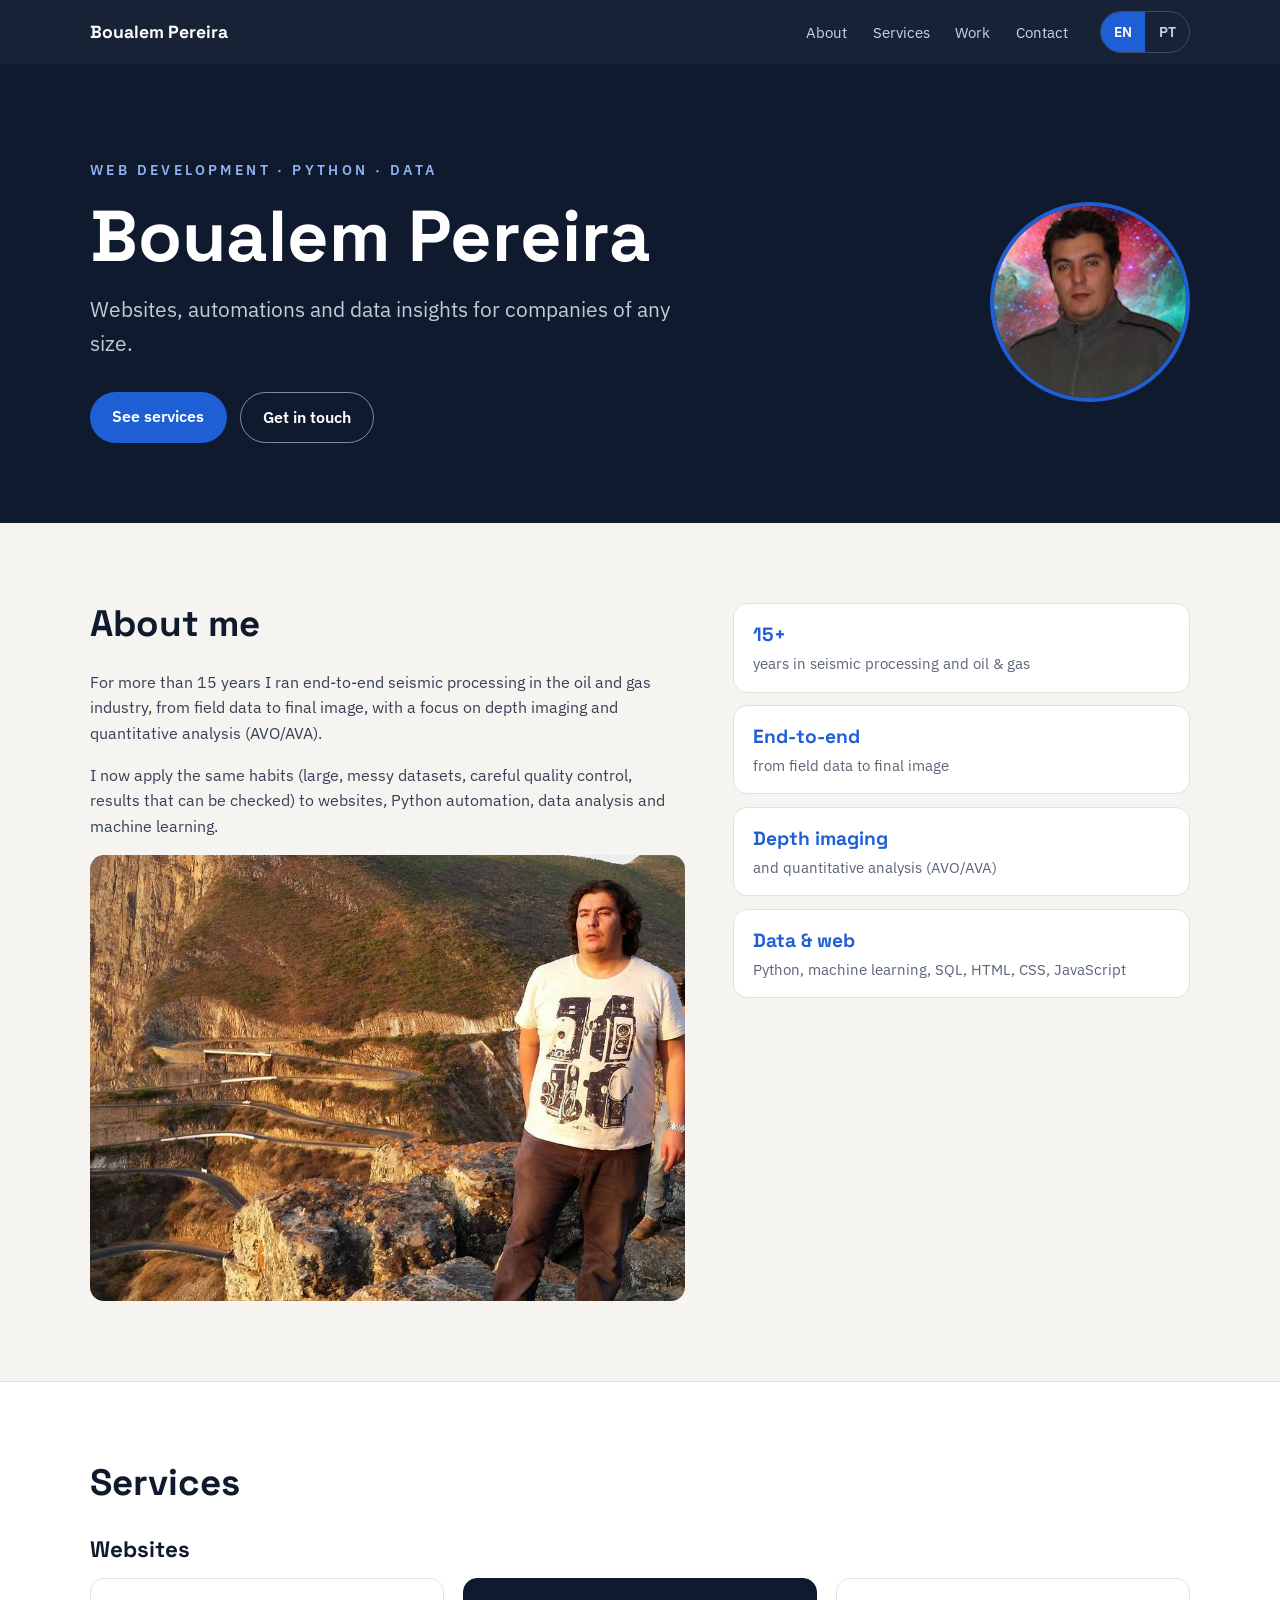
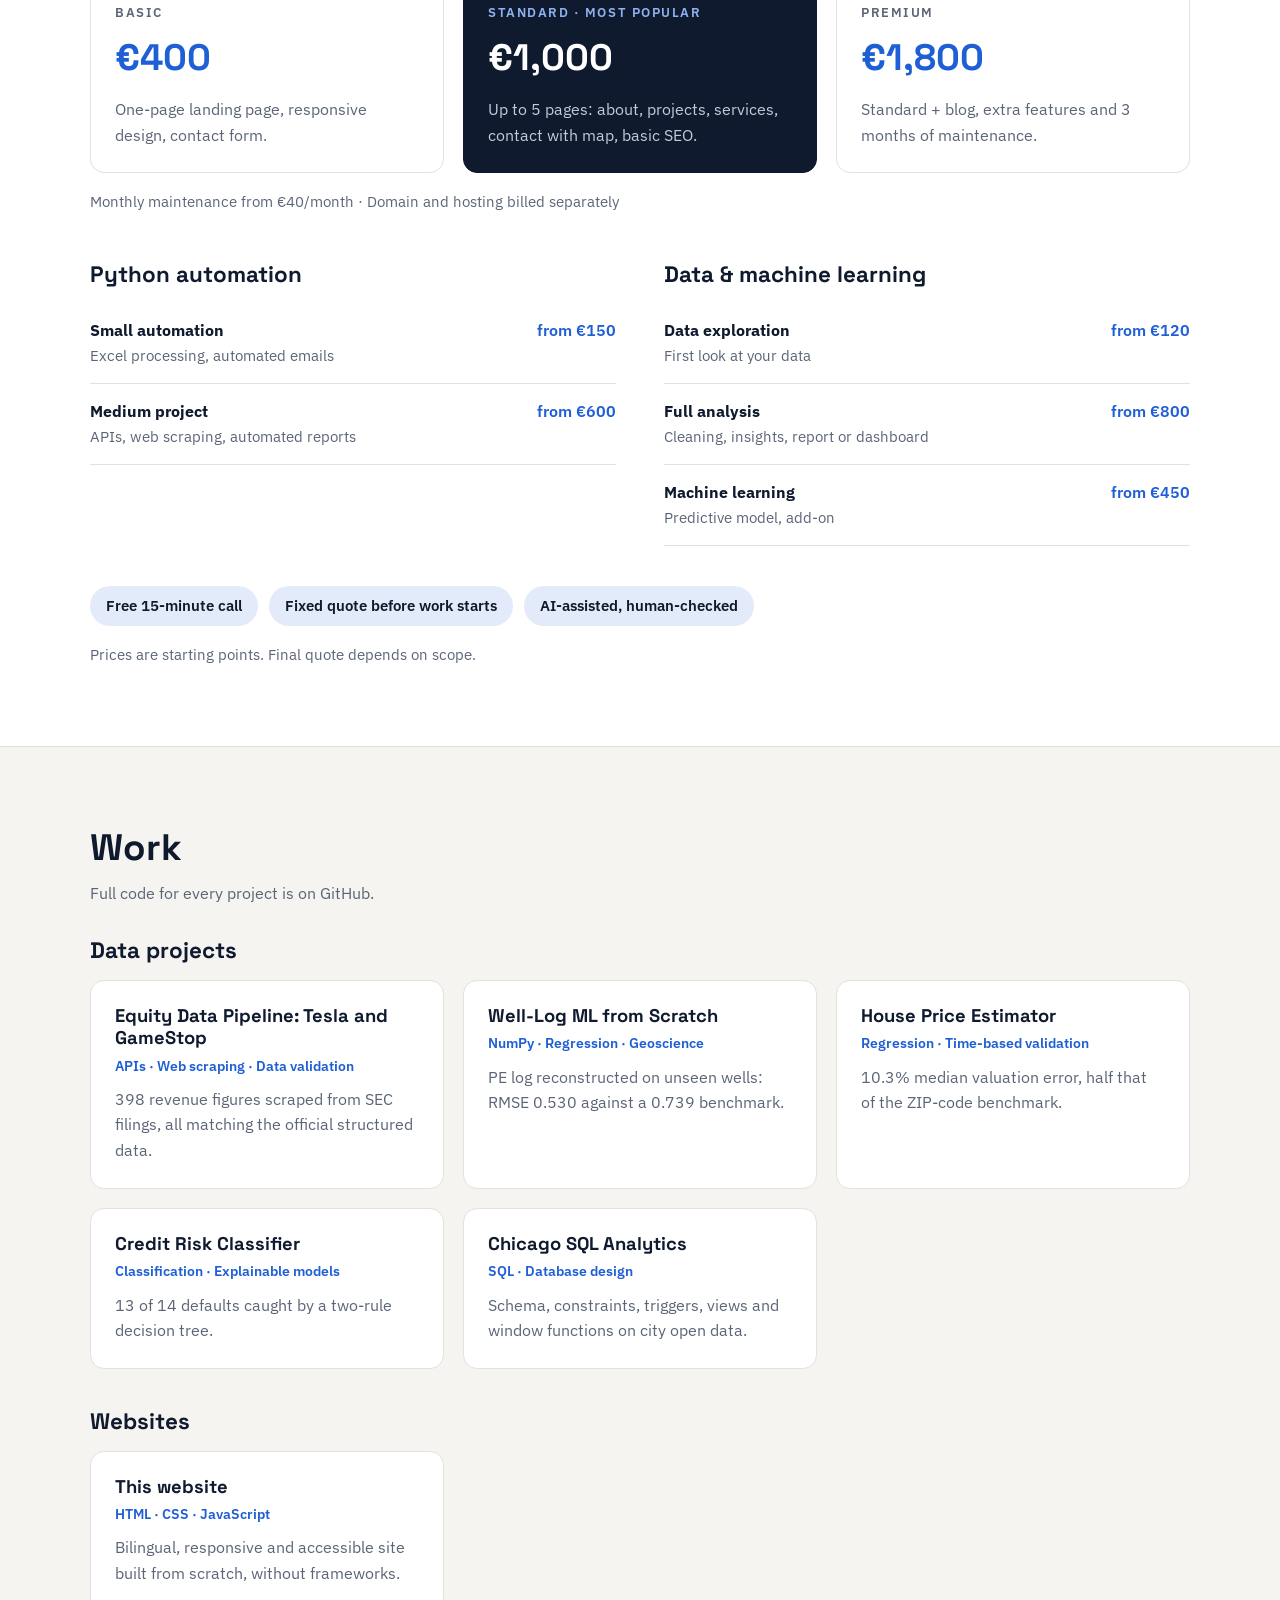
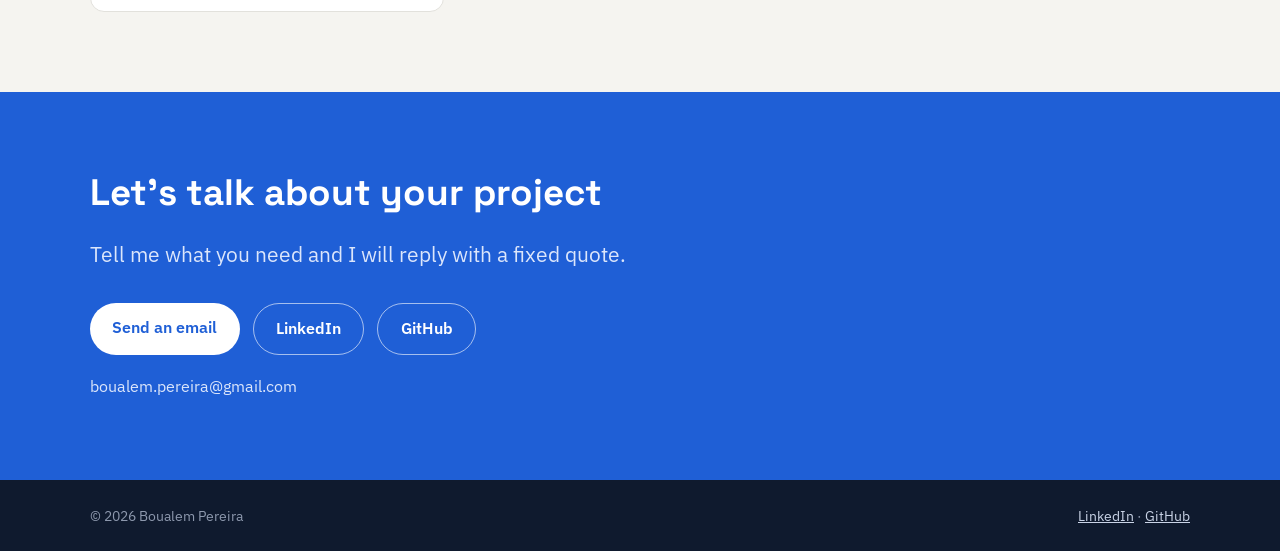
==== index.html @ ccb423f7 "Personal website" ====
<!DOCTYPE html>
<html lang="en">
<head>
  <meta charset="UTF-8">
  <meta name="viewport" content="width=device-width, initial-scale=1.0">
  <title>Boualem Pereira · Web Development, Python & Data</title>
  <meta name="description" content="Websites, Python automation and data analysis for companies of any size. Geophysicist turned full-stack and data developer.">
  <link rel="canonical" href="https://boualemp.github.io/">
  <link rel="alternate" hreflang="en" href="https://boualemp.github.io/">
  <link rel="alternate" hreflang="pt" href="https://boualemp.github.io/pt/">
  <link rel="alternate" hreflang="x-default" href="https://boualemp.github.io/">
  <meta property="og:type" content="website">
  <meta property="og:url" content="https://boualemp.github.io/">
  <meta property="og:title" content="Boualem Pereira · Web Development, Python & Data">
  <meta property="og:description" content="Websites, Python automation and data analysis for companies of any size. Geophysicist turned full-stack and data developer.">
  <meta property="og:image" content="https://boualemp.github.io/assets/og.jpg">
  <meta property="og:locale" content="en_GB">
  <meta name="twitter:card" content="summary_large_image">
  <link rel="icon" href="assets/favicon.svg" type="image/svg+xml">
  <link rel="preconnect" href="https://fonts.googleapis.com">
  <link rel="preconnect" href="https://fonts.gstatic.com" crossorigin>
  <link href="https://fonts.googleapis.com/css2?family=Space+Grotesk:wght@500;600;700&family=IBM+Plex+Sans:wght@400;500;600&display=swap" rel="stylesheet">
  <link rel="stylesheet" href="css/style.css">
  <script type="application/ld+json">
  {
    "@context": "https://schema.org",
    "@type": "Person",
    "name": "Boualem Pereira",
    "jobTitle": "Full-Stack & Data Developer",
    "description": "Websites, Python automation and data analysis for companies of any size. Geophysicist turned full-stack and data developer.",
    "url": "https://boualemp.github.io/",
    "image": "https://boualemp.github.io/assets/photo.jpg",
    "email": "mailto:boualem.pereira@gmail.com",
    "sameAs": ["https://github.com/BoualemP", "https://www.linkedin.com/in/boualem-pereira/"],
    "knowsAbout": ["Web development", "Python", "Data analysis", "Machine learning", "SQL", "Seismic processing", "Depth imaging", "AVO analysis"]
  }
  </script>
</head>
<body data-lang="en">

  <header class="nav">
    <div class="container nav-inner">
      <a href="#top" class="brand">Boualem Pereira</a>
      <button class="menu-toggle" type="button" aria-expanded="false" aria-controls="main-nav">Menu</button>
      <nav class="nav-links" id="main-nav" aria-label="Main">
        <a href="#about">About</a>
        <a href="#services">Services</a>
        <a href="#work">Work</a>
        <a href="#contact">Contact</a>
      </nav>
      <div class="lang-switch" role="group" aria-label="Language">
        <a href="" hreflang="en" lang="en" data-lang="en" aria-current="true">EN</a>
        <a href="pt/" hreflang="pt" lang="pt-PT" data-lang="pt">PT</a>
      </div>
    </div>
  </header>

  <main id="top">

    <section class="hero">
      <div class="container hero-grid">
        <div>
          <p class="eyebrow">Web development · Python · Data</p>
          <h1>Boualem Pereira</h1>
          <p class="lead">Websites, automations and data insights for companies of any size.</p>
          <div class="hero-actions">
            <a href="#services" class="btn btn-primary">See services</a>
            <a href="#contact" class="btn btn-ghost">Get in touch</a>
          </div>
        </div>
        <img class="avatar" src="assets/photo.jpg" alt="Portrait of Boualem Pereira" width="200" height="200">
      </div>
    </section>

    <section id="about" class="section">
      <div class="container about">
        <div>
          <h2>About me</h2>
          <p>For more than 15 years I ran end-to-end seismic processing in the oil and gas industry, from field data to final image, with a focus on depth imaging and quantitative analysis (AVO/AVA).</p>
          <p>I now apply the same habits (large, messy datasets, careful quality control, results that can be checked) to websites, Python automation, data analysis and machine learning.</p>
          <img class="about-photo" src="assets/about.jpg" alt="Boualem Pereira on a rocky ridge above a winding mountain road" width="960" height="960" loading="lazy">
        </div>
        <ul class="facts">
          <li><strong>15+</strong><span>years in seismic processing and oil &amp; gas</span></li>
          <li><strong>End-to-end</strong><span>from field data to final image</span></li>
          <li><strong>Depth imaging</strong><span>and quantitative analysis (AVO/AVA)</span></li>
          <li><strong>Data &amp; web</strong><span>Python, machine learning, SQL, HTML, CSS, JavaScript</span></li>
        </ul>
      </div>
    </section>

    <section id="services" class="section section-alt">
      <div class="container">
        <h2>Services</h2>

        <h3 class="group-title">Websites</h3>
        <div class="cards cards-3">
          <article class="card">
            <p class="card-label">Basic</p>
            <p class="price">€400</p>
            <p>One-page landing page, responsive design, contact form.</p>
          </article>
          <article class="card card-featured">
            <p class="card-label">Standard · Most popular</p>
            <p class="price">€1,000</p>
            <p>Up to 5 pages: about, projects, services, contact with map, basic SEO.</p>
          </article>
          <article class="card">
            <p class="card-label">Premium</p>
            <p class="price">€1,800</p>
            <p>Standard + blog, extra features and 3 months of maintenance.</p>
          </article>
        </div>
        <p class="note">Monthly maintenance from €40/month · Domain and hosting billed separately</p>

        <div class="two-col">
          <div>
            <h3 class="group-title">Python automation</h3>
            <ul class="price-list">
              <li><div><strong>Small automation</strong><span>Excel processing, automated emails</span></div><em>from €150</em></li>
              <li><div><strong>Medium project</strong><span>APIs, web scraping, automated reports</span></div><em>from €600</em></li>
            </ul>
          </div>
          <div>
            <h3 class="group-title">Data &amp; machine learning</h3>
            <ul class="price-list">
              <li><div><strong>Data exploration</strong><span>First look at your data</span></div><em>from €120</em></li>
              <li><div><strong>Full analysis</strong><span>Cleaning, insights, report or dashboard</span></div><em>from €800</em></li>
              <li><div><strong>Machine learning</strong><span>Predictive model, add-on</span></div><em>from €450</em></li>
            </ul>
          </div>
        </div>

        <ul class="pills">
          <li>Free 15-minute call</li>
          <li>Fixed quote before work starts</li>
          <li>AI-assisted, human-checked</li>
        </ul>
        <p class="note">Prices are starting points. Final quote depends on scope.</p>
      </div>
    </section>

    <section id="work" class="section">
      <div class="container">
        <h2>Work</h2>
        <p class="section-intro">Full code for every project is on GitHub.</p>

        <h3 class="group-title">Data projects</h3>
        <div class="cards cards-projects">
          <a class="card project" href="https://github.com/BoualemP/equity-data-pipeline-tsla-gme" target="_blank" rel="noopener">
            <h4>Equity Data Pipeline: Tesla and GameStop</h4>
            <p class="tags">APIs · Web scraping · Data validation</p>
            <p>398 revenue figures scraped from SEC filings, all matching the official structured data.</p>
          </a>
          <a class="card project" href="https://github.com/BoualemP/well-log-ml-from-scratch" target="_blank" rel="noopener">
            <h4>Well-Log ML from Scratch</h4>
            <p class="tags">NumPy · Regression · Geoscience</p>
            <p>PE log reconstructed on unseen wells: RMSE 0.530 against a 0.739 benchmark.</p>
          </a>
          <a class="card project" href="https://github.com/BoualemP/house-price-estimator" target="_blank" rel="noopener">
            <h4>House Price Estimator</h4>
            <p class="tags">Regression · Time-based validation</p>
            <p>10.3% median valuation error, half that of the ZIP-code benchmark.</p>
          </a>
          <a class="card project" href="https://github.com/BoualemP/credit-risk-classifier" target="_blank" rel="noopener">
            <h4>Credit Risk Classifier</h4>
            <p class="tags">Classification · Explainable models</p>
            <p>13 of 14 defaults caught by a two-rule decision tree.</p>
          </a>
          <a class="card project" href="https://github.com/BoualemP/chicago-sql-analytics" target="_blank" rel="noopener">
            <h4>Chicago SQL Analytics</h4>
            <p class="tags">SQL · Database design</p>
            <p>Schema, constraints, triggers, views and window functions on city open data.</p>
          </a>
        </div>

        <h3 class="group-title">Websites</h3>
        <div class="cards cards-projects">
          <a class="card project" href="https://github.com/BoualemP/BoualemP.github.io" target="_blank" rel="noopener">
            <h4>This website</h4>
            <p class="tags">HTML · CSS · JavaScript</p>
            <p>Bilingual, responsive and accessible site built from scratch, without frameworks.</p>
          </a>
        </div>
      </div>
    </section>

    <section id="contact" class="section contact">
      <div class="container">
        <h2>Let's talk about your project</h2>
        <p class="lead">Tell me what you need and I will reply with a fixed quote.</p>
        <div class="hero-actions">
          <a class="btn btn-light" href="mailto:boualem.pereira@gmail.com">Send an email</a>
          <a class="btn btn-ghost-light" href="https://www.linkedin.com/in/boualem-pereira/" target="_blank" rel="noopener">LinkedIn</a>
          <a class="btn btn-ghost-light" href="https://github.com/BoualemP" target="_blank" rel="noopener">GitHub</a>
        </div>
        <p class="contact-email">boualem.pereira@gmail.com</p>
      </div>
    </section>

  </main>

  <footer class="footer">
    <div class="container footer-inner">
      <p>© <span id="year">2026</span> Boualem Pereira</p>
      <p><a href="https://www.linkedin.com/in/boualem-pereira/" target="_blank" rel="noopener">LinkedIn</a> · <a href="https://github.com/BoualemP" target="_blank" rel="noopener">GitHub</a></p>
    </div>
  </footer>

  <script src="js/main.js"></script>
</body>
</html>
---- css/style.css ----
:root {
  --navy: #0f1a2e;
  --navy-2: #18253e;
  --blue: #1f5fd6;
  --blue-light: #8fb2f0;
  --bg: #f5f4f0;
  --white: #ffffff;
  --text: #1c2433;
  --muted: #5b6577;
  --line: #e2e1dc;
  --pill: #e3ebfa;
  --radius: 14px;
  --heading: "Space Grotesk", system-ui, sans-serif;
  --body: "IBM Plex Sans", system-ui, sans-serif;
}

* { box-sizing: border-box; margin: 0; padding: 0; }

html { scroll-behavior: smooth; scroll-padding-top: 72px; }

body {
  font-family: var(--body);
  color: var(--text);
  background: var(--bg);
  line-height: 1.6;
}

a { color: inherit; }

.container { width: min(1100px, 100% - 3rem); margin-inline: auto; }

h1, h2, h3 { font-family: var(--heading); line-height: 1.15; color: var(--navy); }
h2 { font-size: clamp(1.8rem, 3vw, 2.3rem); margin-bottom: 1.5rem; }

/* Navigation */
.nav {
  position: sticky; top: 0; z-index: 10;
  background: rgba(15, 26, 46, 0.96);
  backdrop-filter: blur(6px);
}
.nav-inner { display: flex; align-items: center; gap: 2rem; height: 64px; }
.brand { font-family: var(--heading); font-weight: 700; color: var(--white); text-decoration: none; font-size: 1.1rem; }
.nav-links { display: flex; gap: 1.6rem; margin-left: auto; }
.nav-links a { color: #c9d3e6; text-decoration: none; font-size: 0.95rem; }
.nav-links a:hover { color: var(--white); }
.lang-switch { display: flex; border: 1px solid #3a4a68; border-radius: 999px; overflow: hidden; }
.lang-switch a {
  display: inline-flex; align-items: center; justify-content: center;
  min-width: 44px; min-height: 40px; padding: 0 0.8rem;
  color: #c9d3e6; text-decoration: none; font: 600 0.85rem var(--body);
}
.lang-switch a[aria-current="true"] { background: var(--blue); color: var(--white); }

.menu-toggle {
  display: none; margin-left: auto; min-height: 40px; padding: 0 1rem;
  background: none; color: var(--white); border: 1px solid #7d8db0; border-radius: 999px;
  font: 600 0.85rem var(--body); cursor: pointer;
}

/* Keyboard focus */
a:focus-visible, button:focus-visible {
  outline: 3px solid #f5b83d; outline-offset: 3px; border-radius: 6px;
}

/* Hero */
.hero { background: var(--navy); color: var(--white); padding: 6rem 0 5rem; }
.eyebrow { color: var(--blue-light); text-transform: uppercase; letter-spacing: 0.25em; font-weight: 600; font-size: 0.85rem; }
.hero h1 { color: var(--white); font-size: clamp(2.6rem, 7vw, 4.5rem); margin: 0.8rem 0 1rem; }
.lead { font-size: clamp(1.1rem, 2vw, 1.3rem); color: #c3cad8; max-width: 38rem; }
.hero-grid { display: grid; grid-template-columns: 1fr auto; align-items: center; gap: 3rem; }
.avatar {
  width: 200px; height: 200px; border-radius: 50%; object-fit: cover;
  border: 4px solid var(--blue); background: var(--navy-2);
}
.hero-actions { display: flex; flex-wrap: wrap; gap: 0.8rem; margin-top: 2rem; }

.btn {
  display: inline-block; padding: 0.75rem 1.4rem; border-radius: 999px;
  font-weight: 600; text-decoration: none; transition: transform 0.15s, background 0.15s;
}
.btn:hover { transform: translateY(-1px); }
.btn-primary { background: var(--blue); color: var(--white); }
.btn-primary:hover { background: #2a6ef0; }
.btn-ghost { border: 1px solid #7d8db0; color: var(--white); }
.btn-light { background: var(--white); color: var(--blue); }
.btn-ghost-light { border: 1px solid rgba(255, 255, 255, 0.6); color: var(--white); }

/* Sections */
.section { padding: 5rem 0; }
.section-alt { background: var(--white); border-block: 1px solid var(--line); }
.section-intro { color: var(--muted); margin: -0.8rem 0 1.8rem; }

/* About */
.about { display: grid; grid-template-columns: 1.3fr 1fr; gap: 3rem; align-items: start; }
.about p { margin-bottom: 1rem; color: #364056; }
.about-photo {
  width: 100%; height: auto; aspect-ratio: 4 / 3; object-fit: cover; object-position: 50% 50%;
  border-radius: var(--radius); margin-top: 1rem; display: block;
}
.facts { list-style: none; display: grid; gap: 0.8rem; }
.facts li {
  background: var(--white); border: 1px solid var(--line); border-radius: var(--radius);
  padding: 1rem 1.2rem; display: flex; flex-direction: column;
}
.facts strong { font-family: var(--heading); color: var(--blue); font-size: 1.2rem; }
.facts span { color: var(--muted); font-size: 0.95rem; }

/* Cards */
.group-title { font-size: 1.4rem; margin: 2rem 0 1rem; }
.cards { display: grid; gap: 1.2rem; }
.cards-3 { grid-template-columns: repeat(3, 1fr); }
.card {
  background: var(--white); border: 1px solid var(--line); border-radius: var(--radius);
  padding: 1.5rem;
}
.card-label { text-transform: uppercase; letter-spacing: 0.12em; font-size: 0.8rem; font-weight: 600; color: var(--muted); }
.price { font-family: var(--heading); font-size: 2.3rem; font-weight: 700; color: var(--blue); margin: 0.3rem 0 0.6rem; }
.card p:last-child { color: var(--muted); }
.card-featured { background: var(--navy); border-color: var(--navy); }
.card-featured .card-label { color: var(--blue-light); }
.card-featured .price { color: var(--white); }
.card-featured p:last-child { color: #c3cad8; }
.note { color: var(--muted); font-size: 0.95rem; margin-top: 1rem; }

.two-col { display: grid; grid-template-columns: 1fr 1fr; gap: 3rem; margin-top: 1rem; }
.price-list { list-style: none; }
.price-list li {
  display: flex; justify-content: space-between; align-items: baseline; gap: 1rem;
  padding: 0.9rem 0; border-bottom: 1px solid var(--line);
}
.price-list strong { display: block; color: var(--navy); }
.price-list span { color: var(--muted); font-size: 0.93rem; }
.price-list em { font-style: normal; font-weight: 600; color: var(--blue); white-space: nowrap; }

.pills { list-style: none; display: flex; flex-wrap: wrap; gap: 0.7rem; margin-top: 2.5rem; }
.pills li { background: var(--pill); border-radius: 999px; padding: 0.5rem 1rem; font-weight: 600; font-size: 0.92rem; color: var(--navy); }

/* Projects */
.cards-projects { grid-template-columns: repeat(auto-fill, minmax(300px, 1fr)); }
.project { text-decoration: none; transition: border-color 0.15s, transform 0.15s; display: block; }
.project:hover { border-color: var(--blue); transform: translateY(-2px); }
.project h4 { font-family: var(--heading); color: var(--navy); font-size: 1.15rem; line-height: 1.2; margin-bottom: 0.4rem; }
.cards-projects + .group-title { margin-top: 2.5rem; }
.tags { color: var(--blue); font-size: 0.85rem; font-weight: 600; margin-bottom: 0.6rem; }

/* Contact */
.contact { background: var(--blue); color: var(--white); }
.contact h2 { color: var(--white); }
.contact .lead { color: #dce6fb; }
.contact-email { margin-top: 1.2rem; color: #dce6fb; }

/* Footer */
.footer { background: var(--navy); color: #8d98ad; padding: 1.5rem 0; font-size: 0.9rem; }
.footer-inner { display: flex; justify-content: space-between; gap: 1rem; flex-wrap: wrap; }
.footer a { color: #c9d3e6; }

/* Small screens */
@media (max-width: 820px) {
  .nav-inner { gap: 0.8rem; }
  .menu-toggle { display: inline-flex; align-items: center; }
  .nav-links {
    display: none; position: absolute; top: 64px; left: 0; right: 0;
    flex-direction: column; gap: 0; background: var(--navy); padding: 0.5rem 1.5rem 1rem;
    border-bottom: 1px solid #2a3a58;
  }
  .nav-links.open { display: flex; }
  .nav-links a { padding: 0.8rem 0; font-size: 1.05rem; border-bottom: 1px solid #22314c; }
  .about, .two-col, .cards-3 { grid-template-columns: 1fr; }
  .hero-grid { grid-template-columns: 1fr; gap: 2rem; }
  .avatar { width: 140px; height: 140px; order: -1; }
  .hero { padding: 4rem 0 3.5rem; }
  .section { padding: 3.5rem 0; }
}
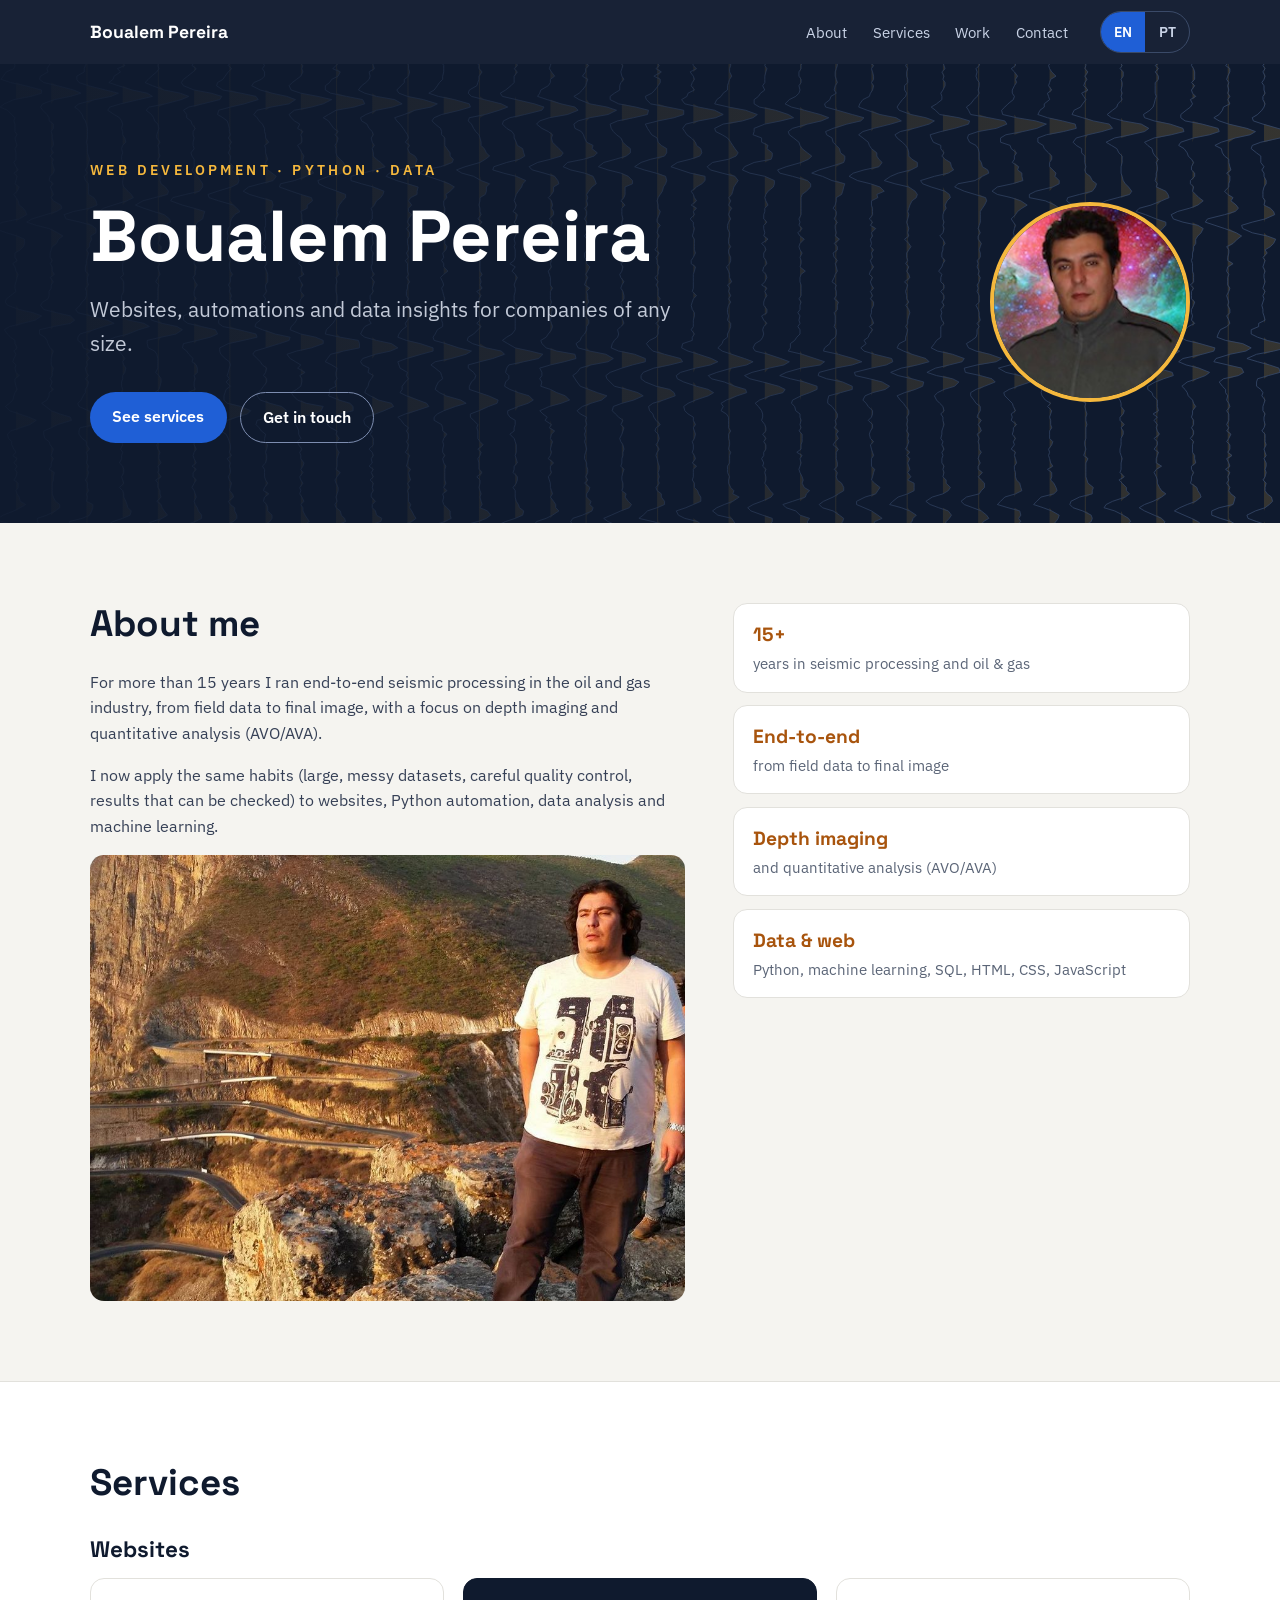
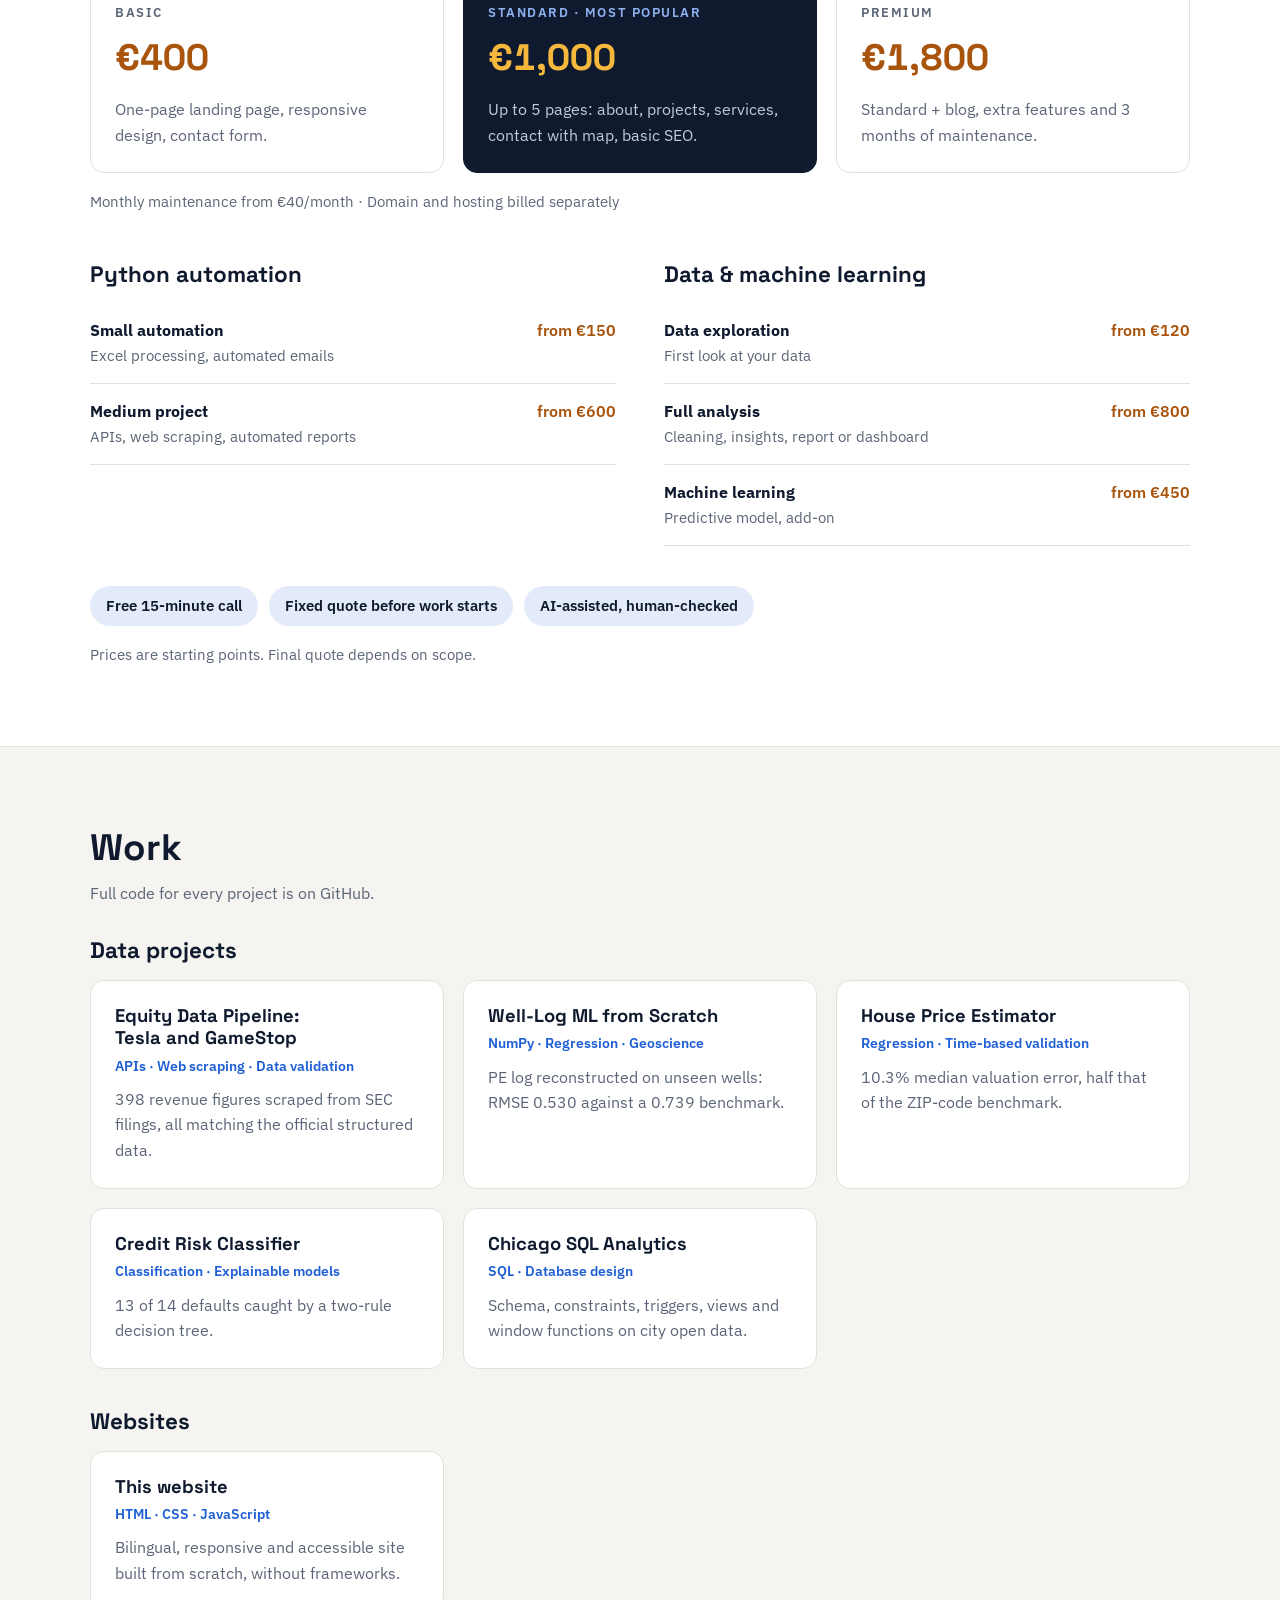
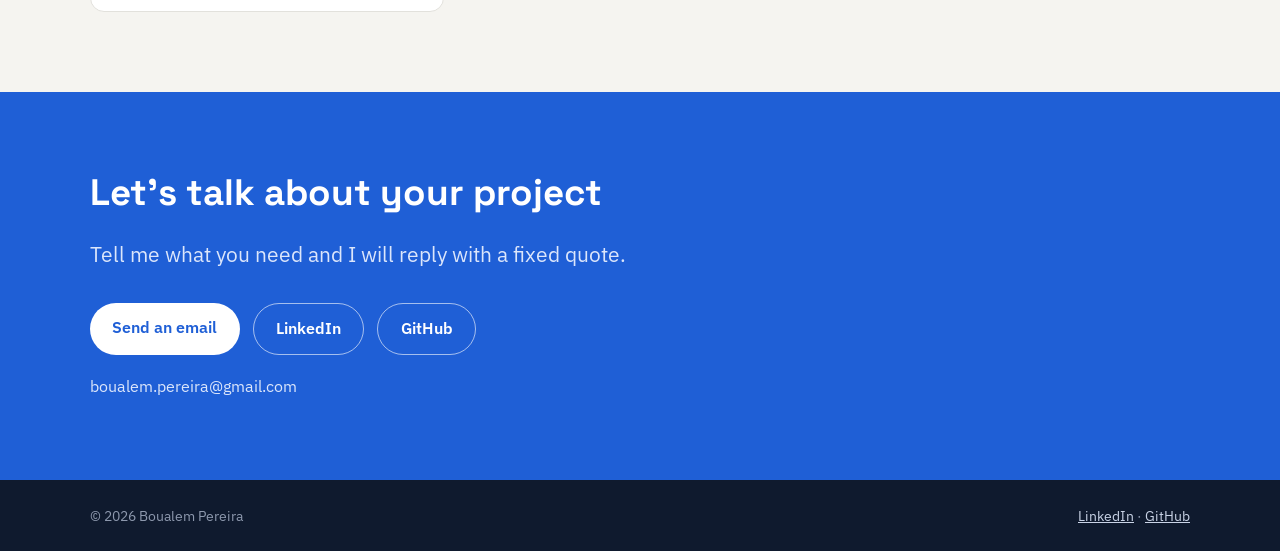
==== commit b02a0298: "Seismic hero, amber accent and accessibility improvements" ====
--- a/index.html
+++ b/index.html
@@ -16,6 +16,7 @@
   <meta property="og:image" content="https://boualemp.github.io/assets/og.jpg">
   <meta property="og:locale" content="en_GB">
   <meta name="twitter:card" content="summary_large_image">
+  <meta name="theme-color" content="#0f1a2e">
   <link rel="icon" href="assets/favicon.svg" type="image/svg+xml">
   <link rel="preconnect" href="https://fonts.googleapis.com">
   <link rel="preconnect" href="https://fonts.gstatic.com" crossorigin>
@@ -37,10 +38,11 @@
   </script>
 </head>
 <body data-lang="en">
+  <a class="skip-link" href="#main">Skip to content</a>
 
   <header class="nav">
     <div class="container nav-inner">
-      <a href="#top" class="brand">Boualem Pereira</a>
+      <a href="#main" class="brand" translate="no">Boualem Pereira</a>
       <button class="menu-toggle" type="button" aria-expanded="false" aria-controls="main-nav">Menu</button>
       <nav class="nav-links" id="main-nav" aria-label="Main">
         <a href="#about">About</a>
@@ -55,20 +57,20 @@
     </div>
   </header>
 
-  <main id="top">
+  <main id="main">
 
     <section class="hero">
       <div class="container hero-grid">
         <div>
           <p class="eyebrow">Web development · Python · Data</p>
-          <h1>Boualem Pereira</h1>
+          <h1 translate="no">Boualem Pereira</h1>
           <p class="lead">Websites, automations and data insights for companies of any size.</p>
           <div class="hero-actions">
             <a href="#services" class="btn btn-primary">See services</a>
             <a href="#contact" class="btn btn-ghost">Get in touch</a>
           </div>
         </div>
-        <img class="avatar" src="assets/photo.jpg" alt="Portrait of Boualem Pereira" width="200" height="200">
+        <img class="avatar" src="assets/photo.jpg" alt="Portrait of Boualem Pereira" width="200" height="200" fetchpriority="high">
       </div>
     </section>
 
@@ -148,27 +150,27 @@
         <h3 class="group-title">Data projects</h3>
         <div class="cards cards-projects">
           <a class="card project" href="https://github.com/BoualemP/equity-data-pipeline-tsla-gme" target="_blank" rel="noopener">
-            <h4>Equity Data Pipeline: Tesla and GameStop</h4>
+            <h4 translate="no">Equity Data Pipeline: Tesla and GameStop</h4>
             <p class="tags">APIs · Web scraping · Data validation</p>
             <p>398 revenue figures scraped from SEC filings, all matching the official structured data.</p>
           </a>
           <a class="card project" href="https://github.com/BoualemP/well-log-ml-from-scratch" target="_blank" rel="noopener">
-            <h4>Well-Log ML from Scratch</h4>
+            <h4 translate="no">Well-Log ML from Scratch</h4>
             <p class="tags">NumPy · Regression · Geoscience</p>
             <p>PE log reconstructed on unseen wells: RMSE 0.530 against a 0.739 benchmark.</p>
           </a>
           <a class="card project" href="https://github.com/BoualemP/house-price-estimator" target="_blank" rel="noopener">
-            <h4>House Price Estimator</h4>
+            <h4 translate="no">House Price Estimator</h4>
             <p class="tags">Regression · Time-based validation</p>
             <p>10.3% median valuation error, half that of the ZIP-code benchmark.</p>
           </a>
           <a class="card project" href="https://github.com/BoualemP/credit-risk-classifier" target="_blank" rel="noopener">
-            <h4>Credit Risk Classifier</h4>
+            <h4 translate="no">Credit Risk Classifier</h4>
             <p class="tags">Classification · Explainable models</p>
             <p>13 of 14 defaults caught by a two-rule decision tree.</p>
           </a>
           <a class="card project" href="https://github.com/BoualemP/chicago-sql-analytics" target="_blank" rel="noopener">
-            <h4>Chicago SQL Analytics</h4>
+            <h4 translate="no">Chicago SQL Analytics</h4>
             <p class="tags">SQL · Database design</p>
             <p>Schema, constraints, triggers, views and window functions on city open data.</p>
           </a>
@@ -187,7 +189,7 @@
 
     <section id="contact" class="section contact">
       <div class="container">
-        <h2>Let's talk about your project</h2>
+        <h2>Let’s talk about your project</h2>
         <p class="lead">Tell me what you need and I will reply with a fixed quote.</p>
         <div class="hero-actions">
           <a class="btn btn-light" href="mailto:boualem.pereira@gmail.com">Send an email</a>
@@ -202,7 +204,7 @@
 
   <footer class="footer">
     <div class="container footer-inner">
-      <p>© <span id="year">2026</span> Boualem Pereira</p>
+      <p>© <span id="year">2026</span> <span translate="no">Boualem Pereira</span></p>
       <p><a href="https://www.linkedin.com/in/boualem-pereira/" target="_blank" rel="noopener">LinkedIn</a> · <a href="https://github.com/BoualemP" target="_blank" rel="noopener">GitHub</a></p>
     </div>
   </footer>
--- a/css/style.css
+++ b/css/style.css
@@ -9,6 +9,8 @@
   --muted: #5b6577;
   --line: #e2e1dc;
   --pill: #e3ebfa;
+  --accent: #f5b83d;      /* amber, on dark backgrounds */
+  --accent-ink: #a8540d;  /* burnt orange, for text on light backgrounds */
   --radius: 14px;
   --heading: "Space Grotesk", system-ui, sans-serif;
   --body: "IBM Plex Sans", system-ui, sans-serif;
@@ -19,6 +21,7 @@
 html { scroll-behavior: smooth; scroll-padding-top: 72px; }
 
 body {
+  touch-action: manipulation;
   font-family: var(--body);
   color: var(--text);
   background: var(--bg);
@@ -29,7 +32,15 @@
 
 .container { width: min(1100px, 100% - 3rem); margin-inline: auto; }
 
-h1, h2, h3 { font-family: var(--heading); line-height: 1.15; color: var(--navy); }
+h1, h2, h3, h4 { font-family: var(--heading); line-height: 1.15; color: var(--navy); text-wrap: balance; }
+
+/* Skip link: hidden until focused with the keyboard */
+.skip-link {
+  position: absolute; left: 1rem; top: -100px; z-index: 100;
+  background: var(--accent); color: var(--navy); font-weight: 700;
+  padding: 0.7rem 1rem; border-radius: 8px; text-decoration: none;
+}
+.skip-link:focus { top: 1rem; }
 h2 { font-size: clamp(1.8rem, 3vw, 2.3rem); margin-bottom: 1.5rem; }
 
 /* Navigation */
@@ -49,6 +60,7 @@
   min-width: 44px; min-height: 40px; padding: 0 0.8rem;
   color: #c9d3e6; text-decoration: none; font: 600 0.85rem var(--body);
 }
+.lang-switch a:hover { color: var(--white); background: #22314c; }
 .lang-switch a[aria-current="true"] { background: var(--blue); color: var(--white); }
 
 .menu-toggle {
@@ -59,18 +71,25 @@
 
 /* Keyboard focus */
 a:focus-visible, button:focus-visible {
-  outline: 3px solid #f5b83d; outline-offset: 3px; border-radius: 6px;
+  outline: 3px solid var(--accent); outline-offset: 3px; border-radius: 6px;
 }
 
 /* Hero */
-.hero { background: var(--navy); color: var(--white); padding: 6rem 0 5rem; }
-.eyebrow { color: var(--blue-light); text-transform: uppercase; letter-spacing: 0.25em; font-weight: 600; font-size: 0.85rem; }
+.hero {
+  background: var(--navy) url("../assets/seismic.svg") center / cover no-repeat;
+  color: var(--white); padding: 6rem 0 5rem; position: relative; isolation: isolate;
+}
+.hero::before {  /* fade the seismic traces behind the text */
+  content: ""; position: absolute; inset: 0; z-index: -1;
+  background: linear-gradient(90deg, rgba(15, 26, 46, 0.97) 0%, rgba(15, 26, 46, 0.86) 45%, rgba(15, 26, 46, 0.7) 100%);
+}
+.eyebrow { color: var(--accent); text-transform: uppercase; letter-spacing: 0.25em; font-weight: 600; font-size: 0.85rem; }
 .hero h1 { color: var(--white); font-size: clamp(2.6rem, 7vw, 4.5rem); margin: 0.8rem 0 1rem; }
 .lead { font-size: clamp(1.1rem, 2vw, 1.3rem); color: #c3cad8; max-width: 38rem; }
 .hero-grid { display: grid; grid-template-columns: 1fr auto; align-items: center; gap: 3rem; }
 .avatar {
   width: 200px; height: 200px; border-radius: 50%; object-fit: cover;
-  border: 4px solid var(--blue); background: var(--navy-2);
+  border: 4px solid var(--accent); background: var(--navy-2);
 }
 .hero-actions { display: flex; flex-wrap: wrap; gap: 0.8rem; margin-top: 2rem; }
 
@@ -102,7 +121,7 @@
   background: var(--white); border: 1px solid var(--line); border-radius: var(--radius);
   padding: 1rem 1.2rem; display: flex; flex-direction: column;
 }
-.facts strong { font-family: var(--heading); color: var(--blue); font-size: 1.2rem; }
+.facts strong { font-family: var(--heading); color: var(--accent-ink); font-size: 1.2rem; }
 .facts span { color: var(--muted); font-size: 0.95rem; }
 
 /* Cards */
@@ -114,11 +133,11 @@
   padding: 1.5rem;
 }
 .card-label { text-transform: uppercase; letter-spacing: 0.12em; font-size: 0.8rem; font-weight: 600; color: var(--muted); }
-.price { font-family: var(--heading); font-size: 2.3rem; font-weight: 700; color: var(--blue); margin: 0.3rem 0 0.6rem; }
+.price { font-family: var(--heading); font-size: 2.3rem; font-weight: 700; color: var(--accent-ink); margin: 0.3rem 0 0.6rem; font-variant-numeric: tabular-nums; }
 .card p:last-child { color: var(--muted); }
 .card-featured { background: var(--navy); border-color: var(--navy); }
 .card-featured .card-label { color: var(--blue-light); }
-.card-featured .price { color: var(--white); }
+.card-featured .price { color: var(--accent); }
 .card-featured p:last-child { color: #c3cad8; }
 .note { color: var(--muted); font-size: 0.95rem; margin-top: 1rem; }
 
@@ -130,7 +149,7 @@
 }
 .price-list strong { display: block; color: var(--navy); }
 .price-list span { color: var(--muted); font-size: 0.93rem; }
-.price-list em { font-style: normal; font-weight: 600; color: var(--blue); white-space: nowrap; }
+.price-list em { font-style: normal; font-weight: 600; color: var(--accent-ink); white-space: nowrap; font-variant-numeric: tabular-nums; }
 
 .pills { list-style: none; display: flex; flex-wrap: wrap; gap: 0.7rem; margin-top: 2.5rem; }
 .pills li { background: var(--pill); border-radius: 999px; padding: 0.5rem 1rem; font-weight: 600; font-size: 0.92rem; color: var(--navy); }
@@ -153,6 +172,14 @@
 .footer { background: var(--navy); color: #8d98ad; padding: 1.5rem 0; font-size: 0.9rem; }
 .footer-inner { display: flex; justify-content: space-between; gap: 1rem; flex-wrap: wrap; }
 .footer a { color: #c9d3e6; }
+.footer a:hover { color: var(--accent); }
+
+/* Less motion for people who ask for it */
+@media (prefers-reduced-motion: reduce) {
+  html { scroll-behavior: auto; }
+  *, *::before, *::after { transition: none !important; animation: none !important; }
+  .btn:hover, .project:hover { transform: none; }
+}
 
 /* Small screens */
 @media (max-width: 820px) {
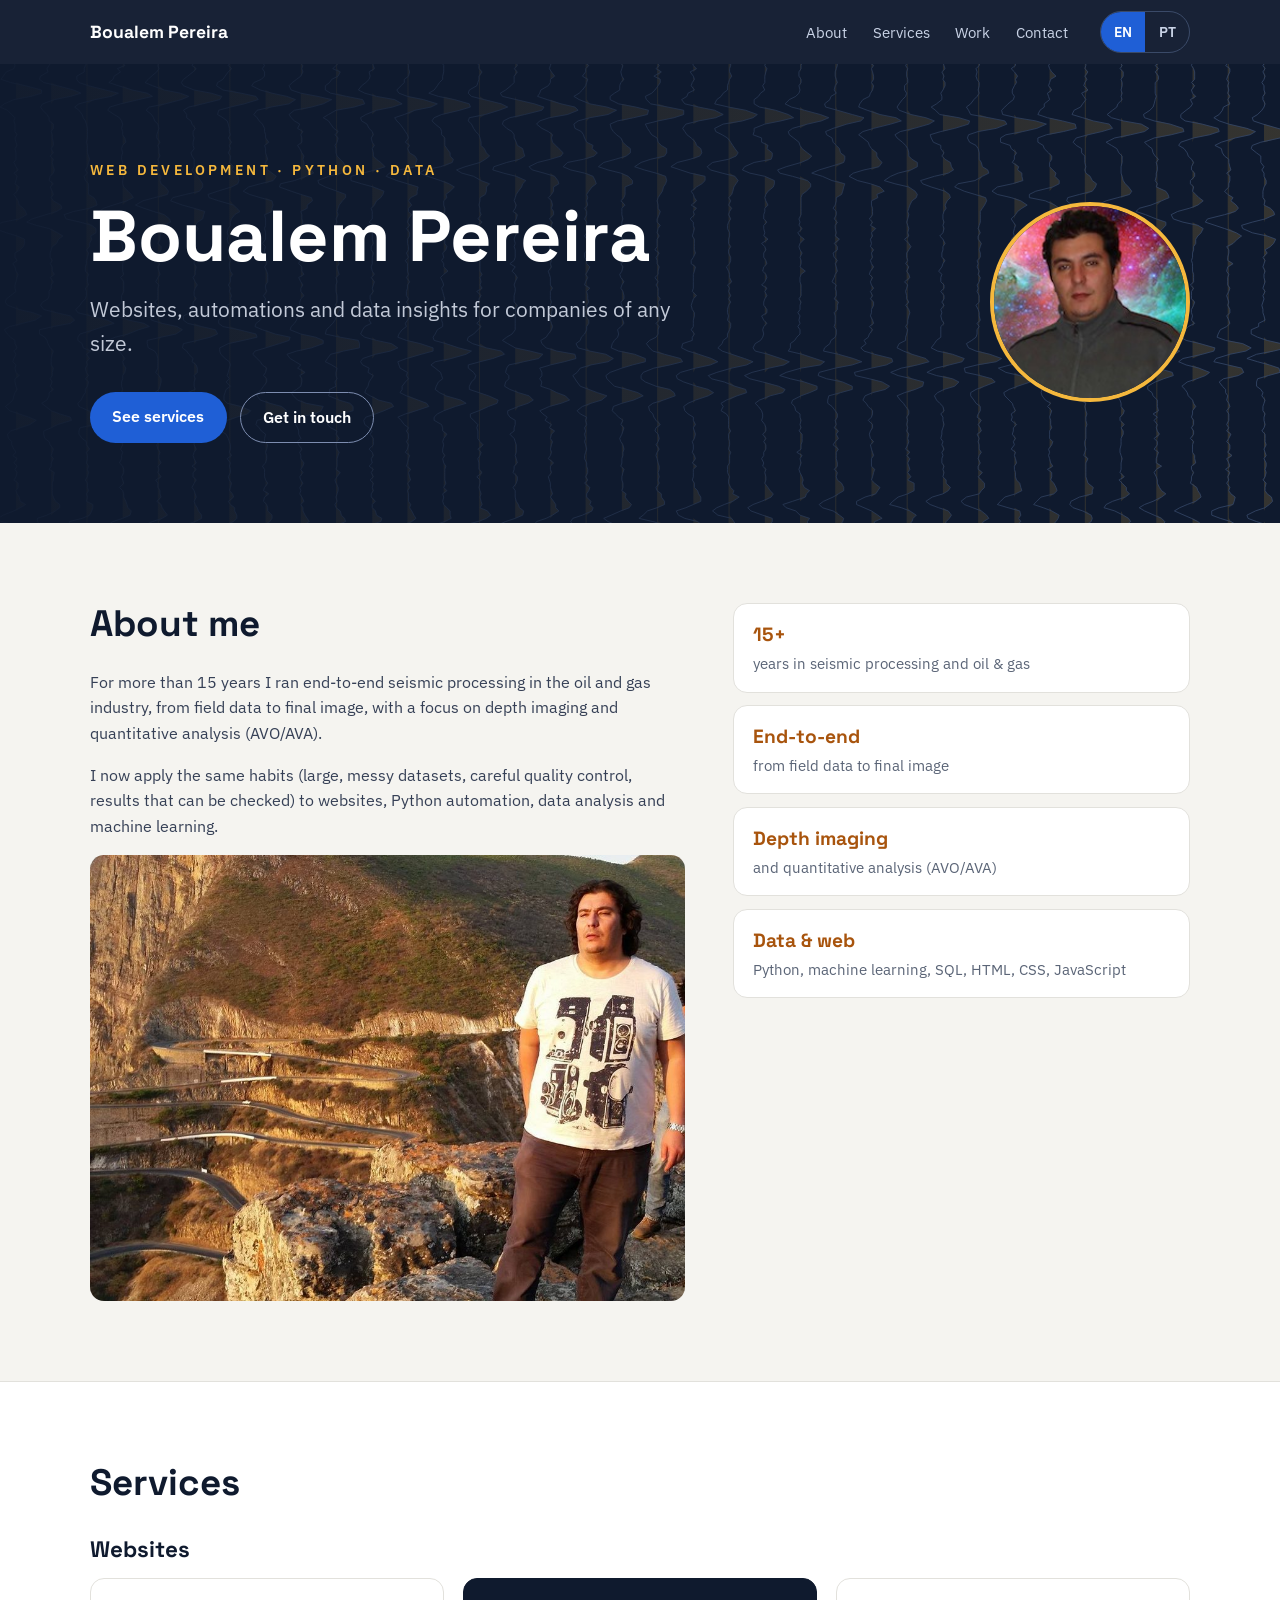
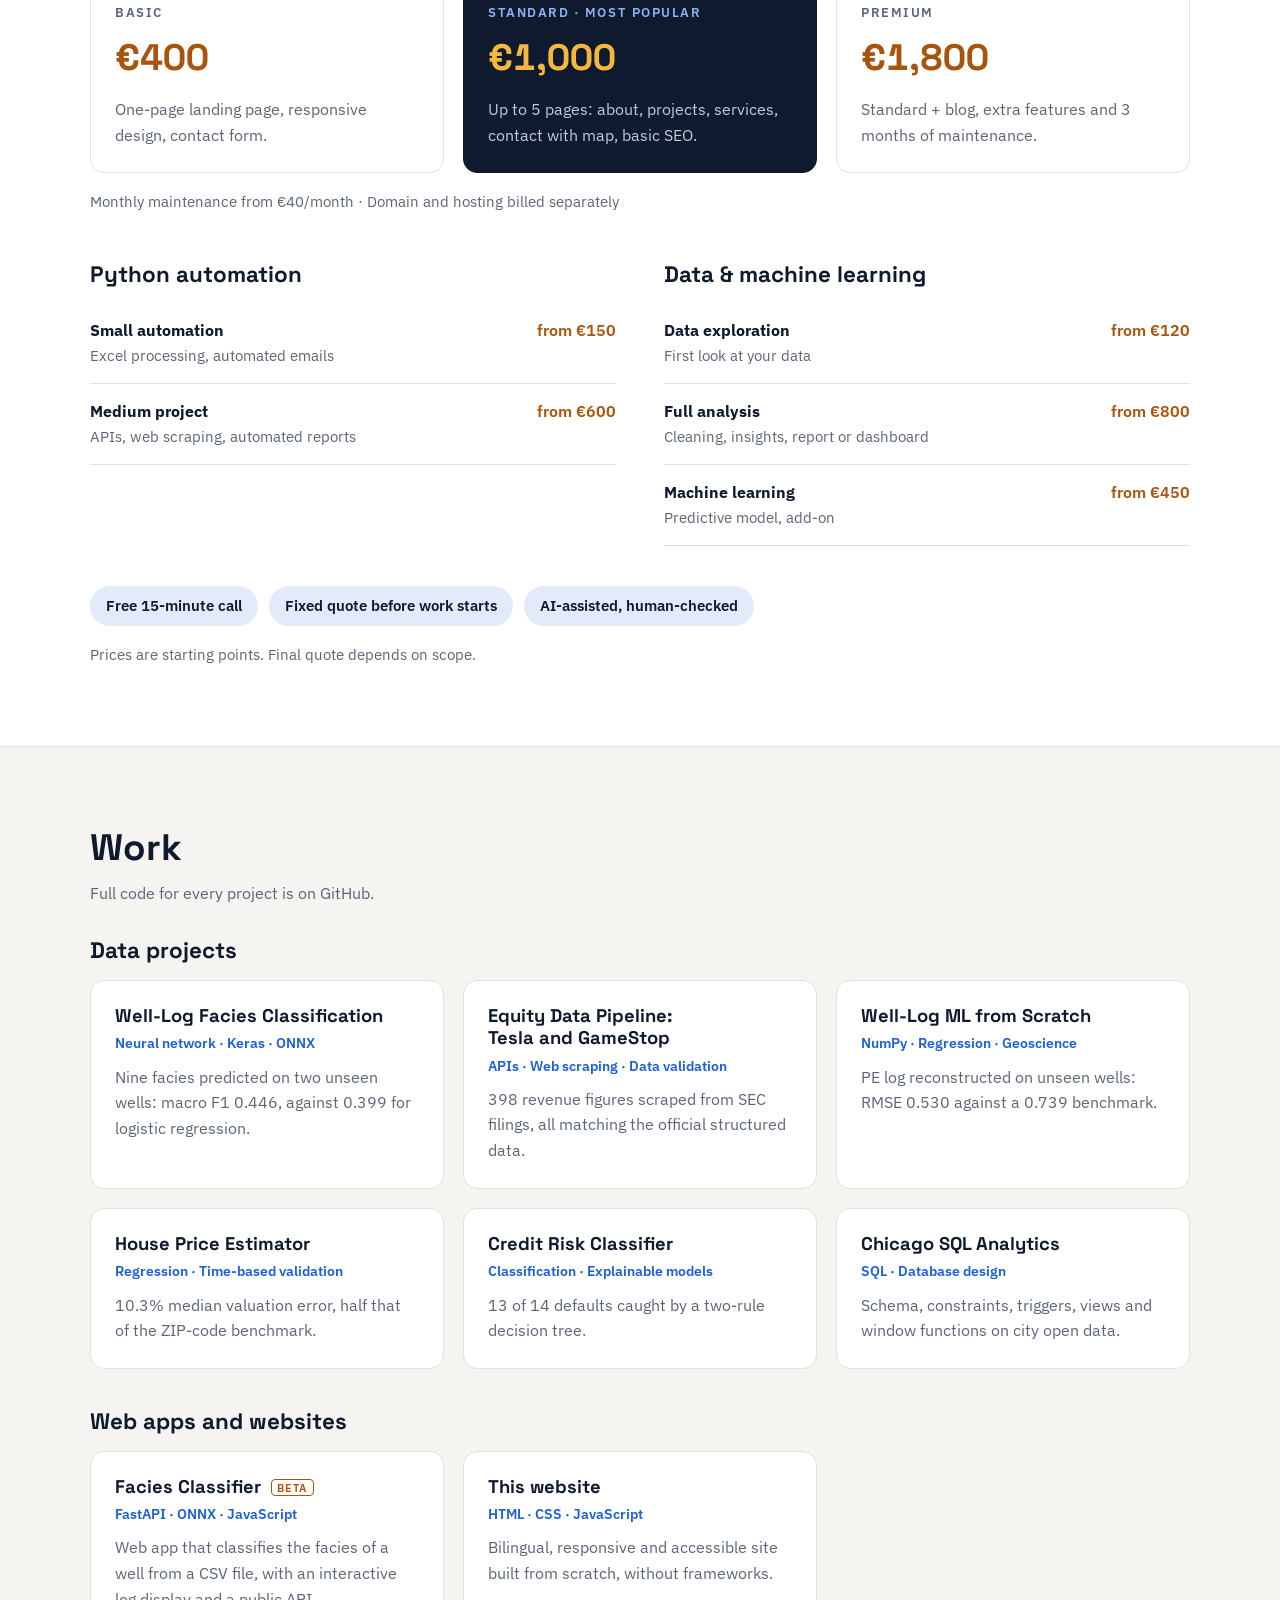
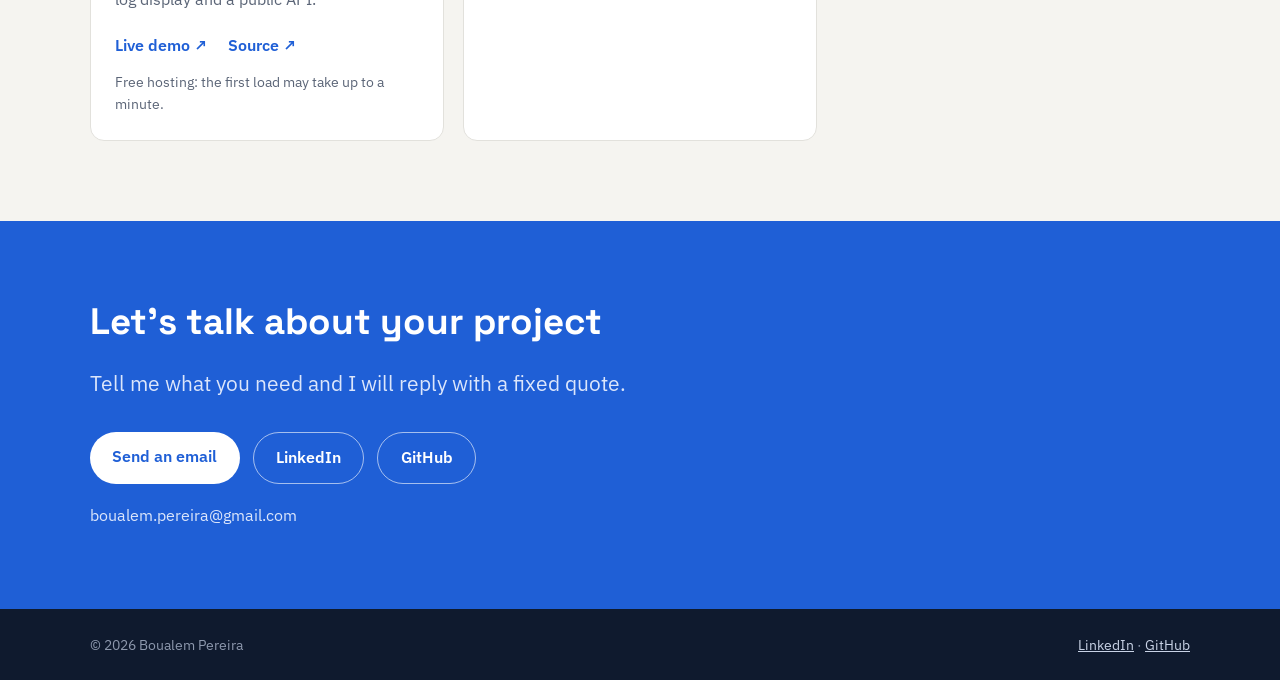
==== commit 6917344d: "Add the facies classifier app and notebook to Work" ====
--- a/index.html
+++ b/index.html
@@ -149,6 +149,11 @@
 
         <h3 class="group-title">Data projects</h3>
         <div class="cards cards-projects">
+          <a class="card project" href="https://github.com/BoualemP/well-log-facies-classification" target="_blank" rel="noopener">
+            <h4 translate="no">Well-Log Facies Classification</h4>
+            <p class="tags">Neural network · Keras · ONNX</p>
+            <p>Nine facies predicted on two unseen wells: macro F1 0.446, against 0.399 for logistic regression.</p>
+          </a>
           <a class="card project" href="https://github.com/BoualemP/equity-data-pipeline-tsla-gme" target="_blank" rel="noopener">
             <h4 translate="no">Equity Data Pipeline: Tesla and GameStop</h4>
             <p class="tags">APIs · Web scraping · Data validation</p>
@@ -176,8 +181,15 @@
           </a>
         </div>
 
-        <h3 class="group-title">Websites</h3>
+        <h3 class="group-title">Web apps and websites</h3>
         <div class="cards cards-projects">
+          <div class="card project project-app">
+            <h4 translate="no">Facies Classifier <span class="badge">beta</span></h4>
+            <p class="tags">FastAPI · ONNX · JavaScript</p>
+            <p>Web app that classifies the facies of a well from a CSV file, with an interactive log display and a public API.</p>
+            <p class="project-links"><a href="https://facies-classifier-app.onrender.com" target="_blank" rel="noopener">Live demo ↗</a> <a href="https://github.com/BoualemP/facies-classifier-app" target="_blank" rel="noopener">Source ↗</a></p>
+            <p class="project-note">Free hosting: the first load may take up to a minute.</p>
+          </div>
           <a class="card project" href="https://github.com/BoualemP/BoualemP.github.io" target="_blank" rel="noopener">
             <h4>This website</h4>
             <p class="tags">HTML · CSS · JavaScript</p>
--- a/css/style.css
+++ b/css/style.css
@@ -198,3 +198,12 @@
   .hero { padding: 4rem 0 3.5rem; }
   .section { padding: 3.5rem 0; }
 }
+
+/* Project card with several links (web app) */
+.project-app:hover { transform: none; }
+.project-app .badge { font-family: var(--body, inherit); font-size: 0.7rem; font-weight: 600; text-transform: uppercase; letter-spacing: 0.08em; color: var(--accent-ink); border: 1px solid var(--accent-ink); border-radius: 4px; padding: 0.05rem 0.35rem; vertical-align: middle; margin-left: 0.3rem; }
+.project-links { display: flex; flex-wrap: wrap; gap: 0.5rem 1.25rem; margin-top: 0.75rem; }
+.card .project-links a { color: var(--blue); font-weight: 600; text-decoration: none; display: inline-flex; align-items: center; min-height: 44px; }
+.card .project-links a:hover { text-decoration: underline; }
+.card p.project-note { font-size: 0.85rem; color: var(--muted); margin-top: 0.25rem; }
+.project-app > p:not(.tags):not(.project-links):not(.project-note) { color: var(--muted); }
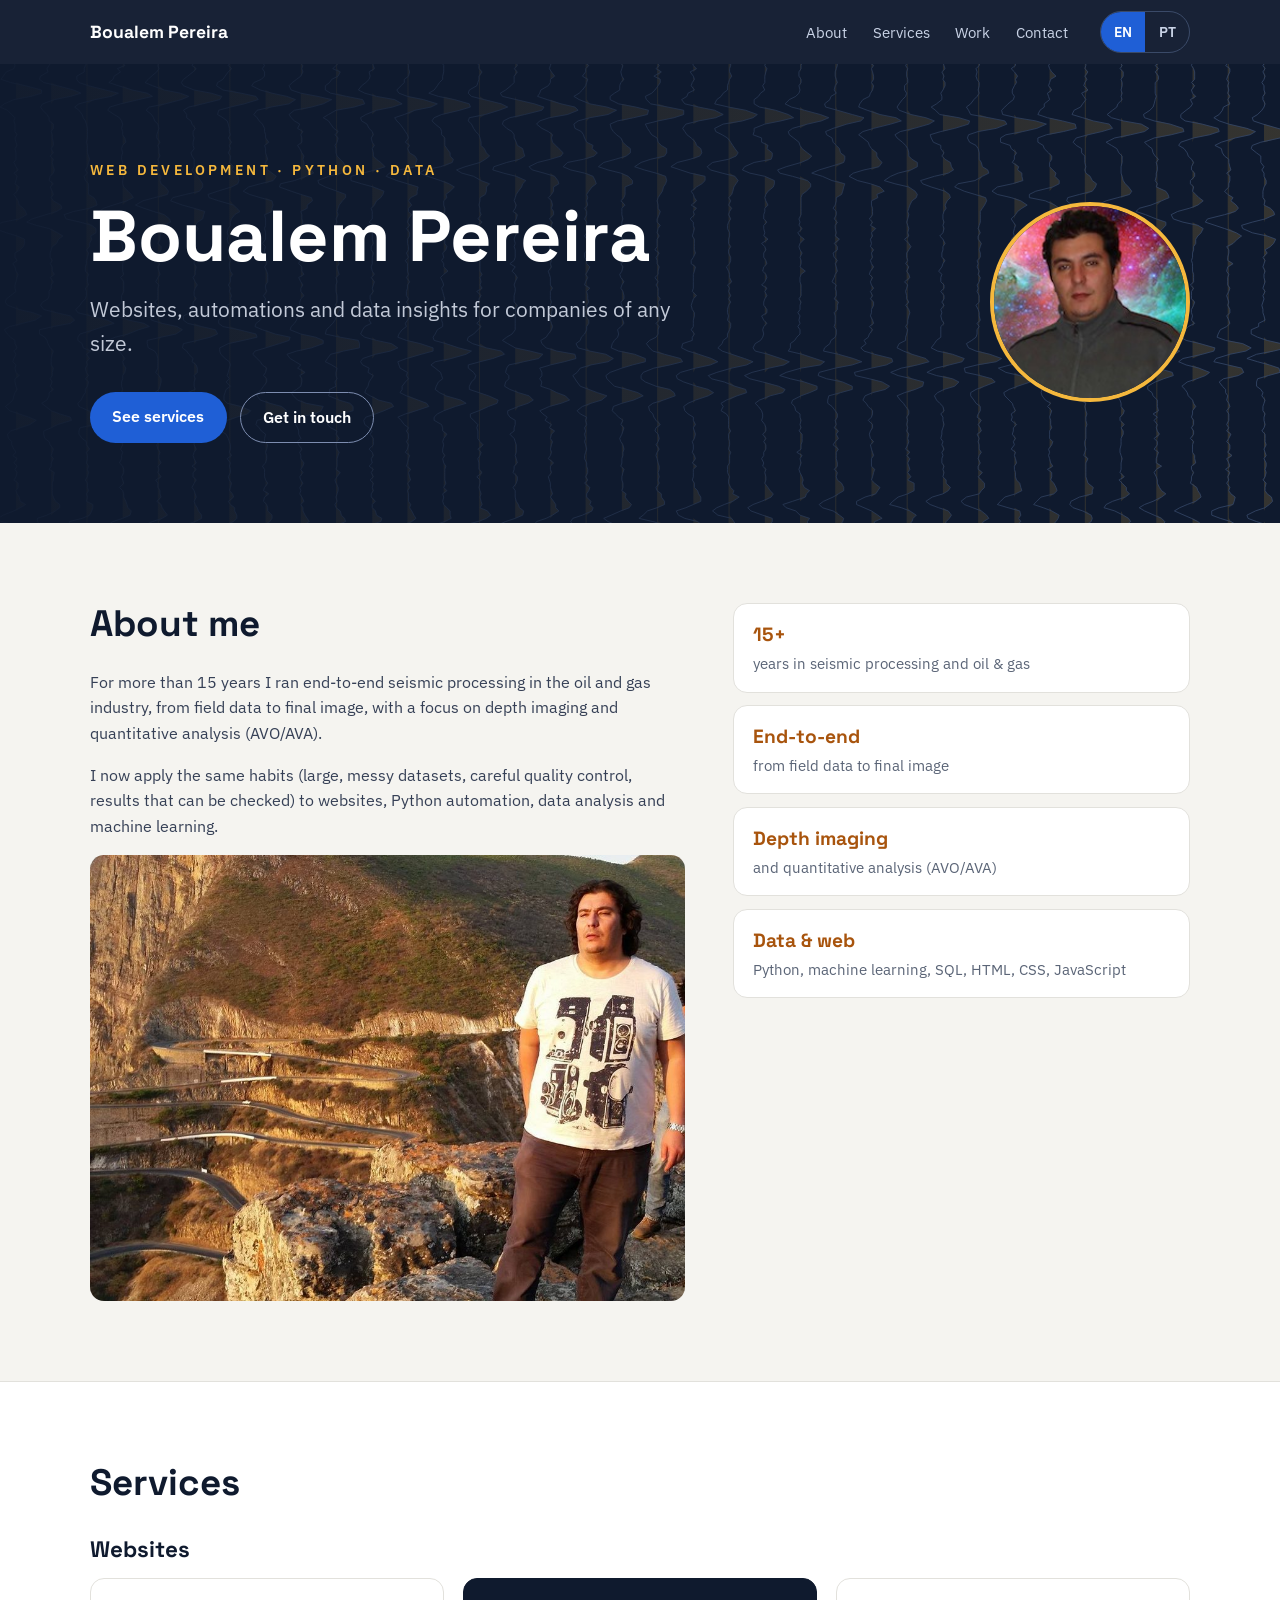
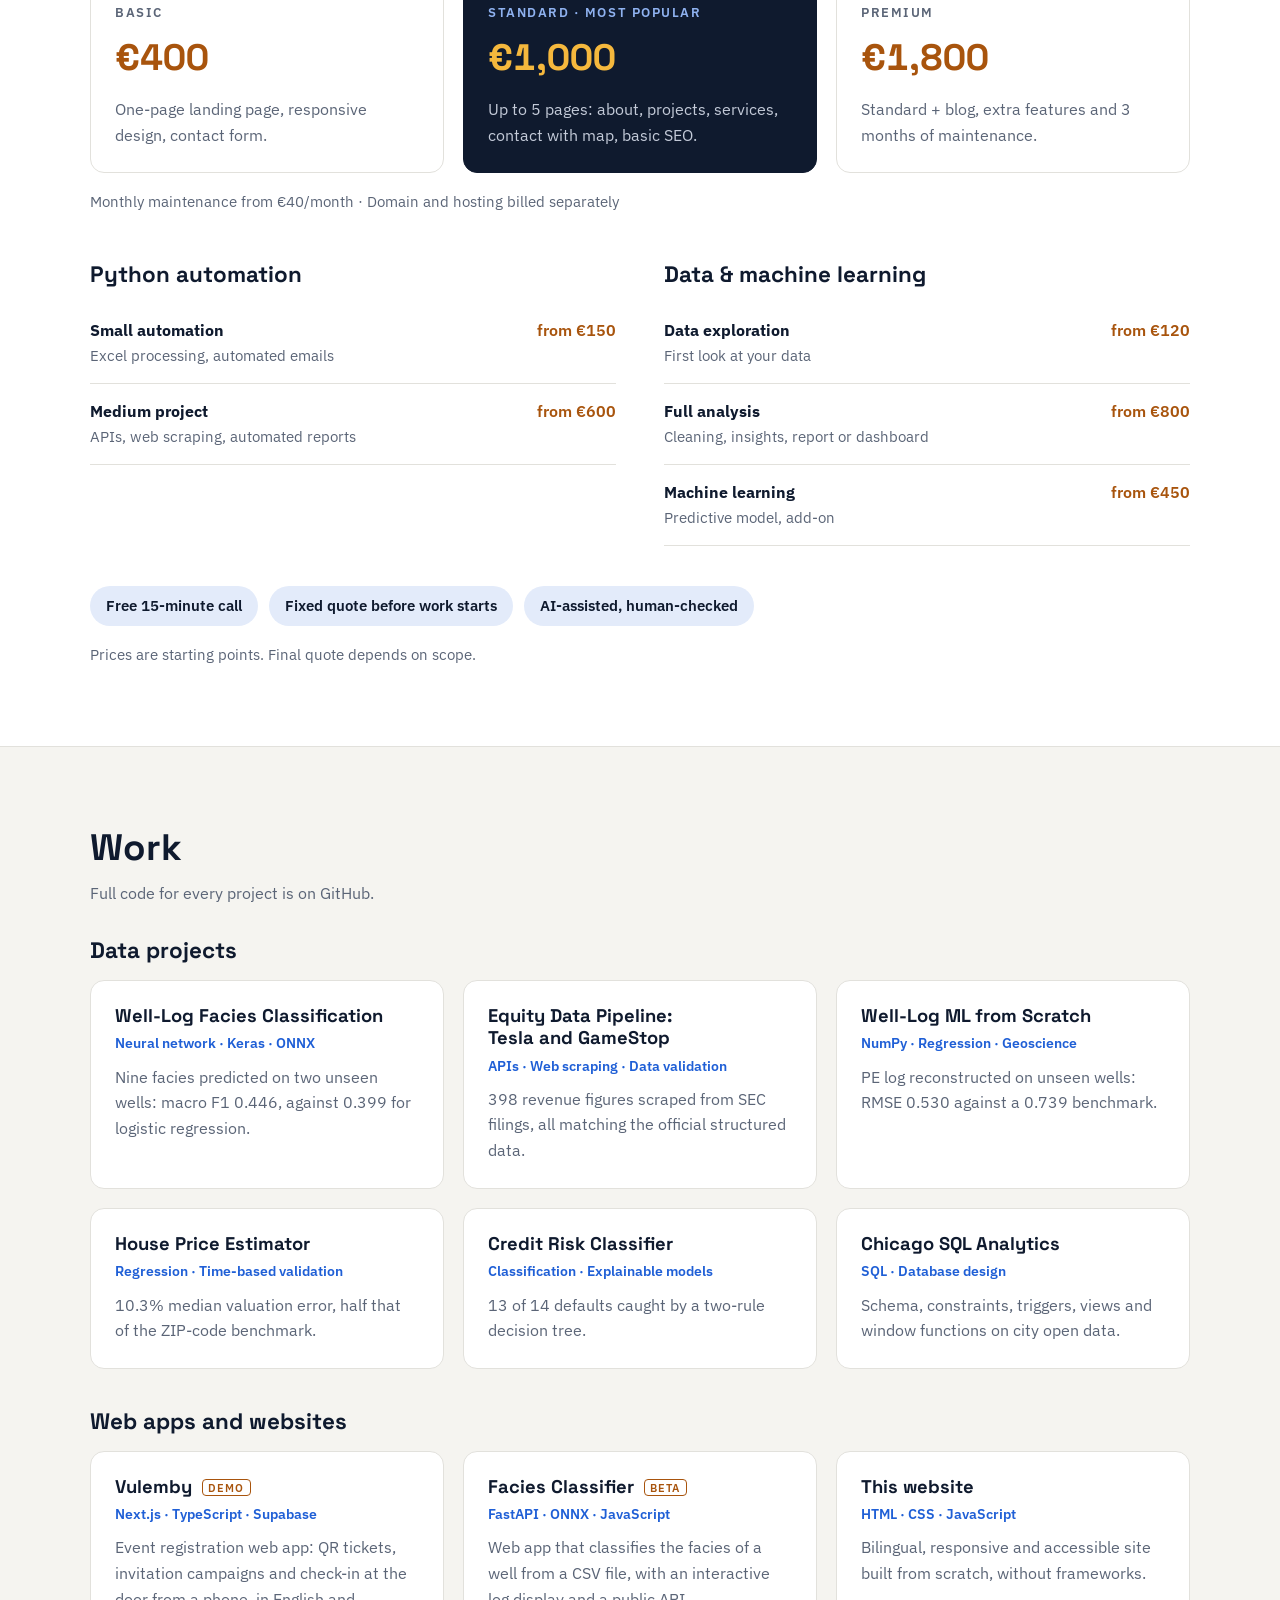
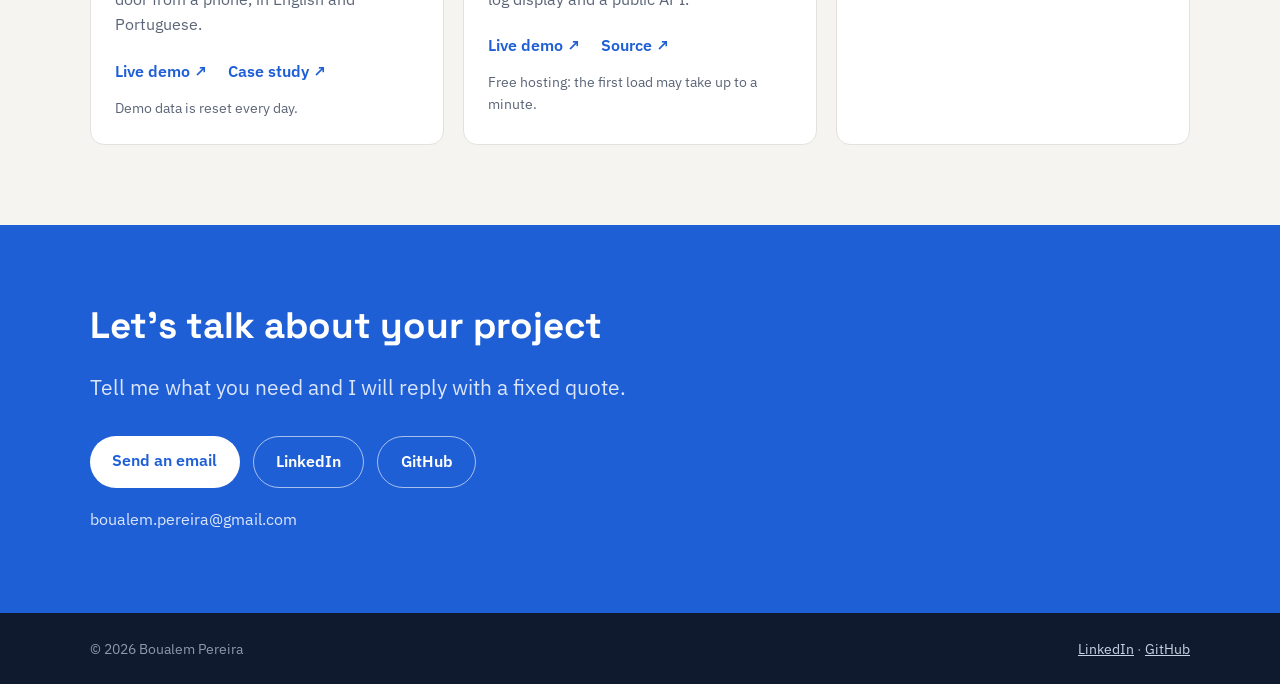
==== commit 2d39ed7d: "Add Vulemby to Work" ====
--- a/index.html
+++ b/index.html
@@ -184,6 +184,13 @@
         <h3 class="group-title">Web apps and websites</h3>
         <div class="cards cards-projects">
           <div class="card project project-app">
+            <h4 translate="no">Vulemby <span class="badge">demo</span></h4>
+            <p class="tags">Next.js · TypeScript · Supabase</p>
+            <p>Event registration web app: QR tickets, invitation campaigns and check-in at the door from a phone, in English and Portuguese.</p>
+            <p class="project-links"><a href="https://vulemby.vercel.app" target="_blank" rel="noopener">Live demo ↗</a> <a href="https://github.com/BoualemP/vulemby" target="_blank" rel="noopener">Case study ↗</a></p>
+            <p class="project-note">Demo data is reset every day.</p>
+          </div>
+          <div class="card project project-app">
             <h4 translate="no">Facies Classifier <span class="badge">beta</span></h4>
             <p class="tags">FastAPI · ONNX · JavaScript</p>
             <p>Web app that classifies the facies of a well from a CSV file, with an interactive log display and a public API.</p>
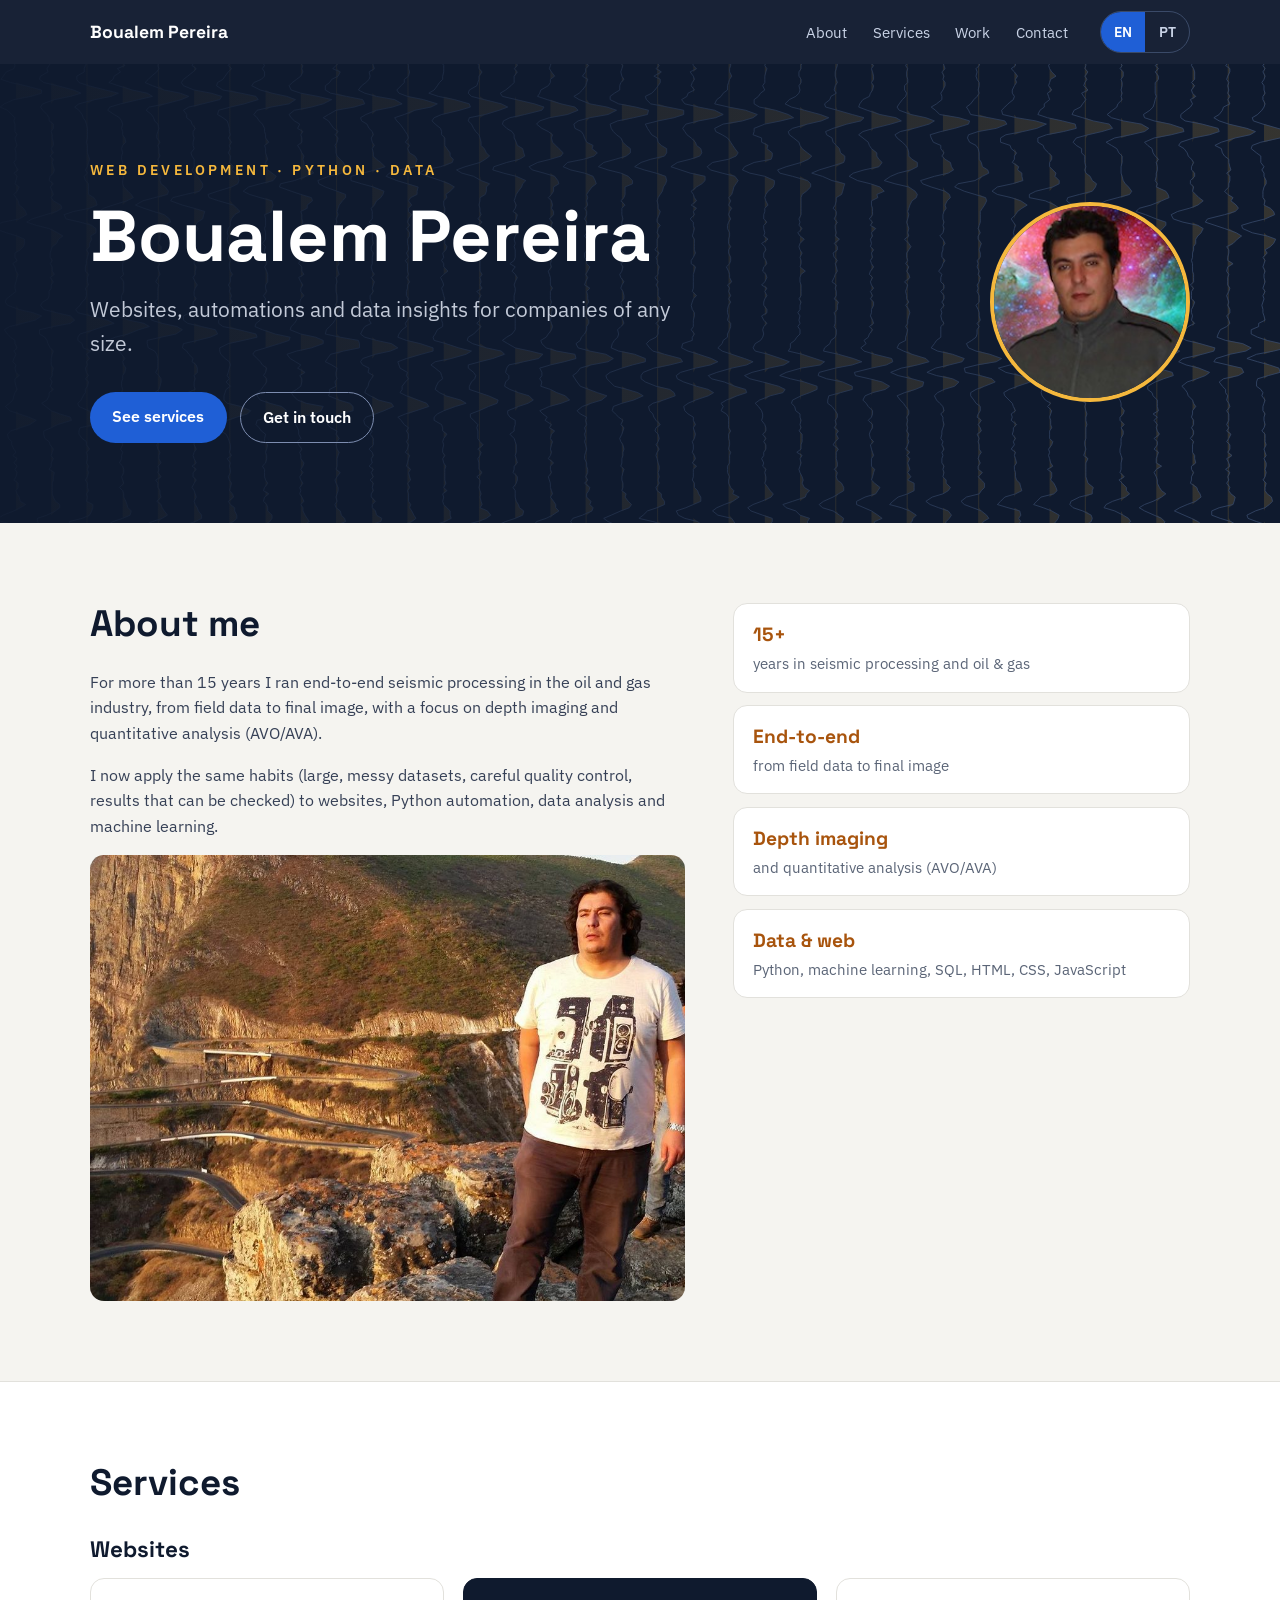
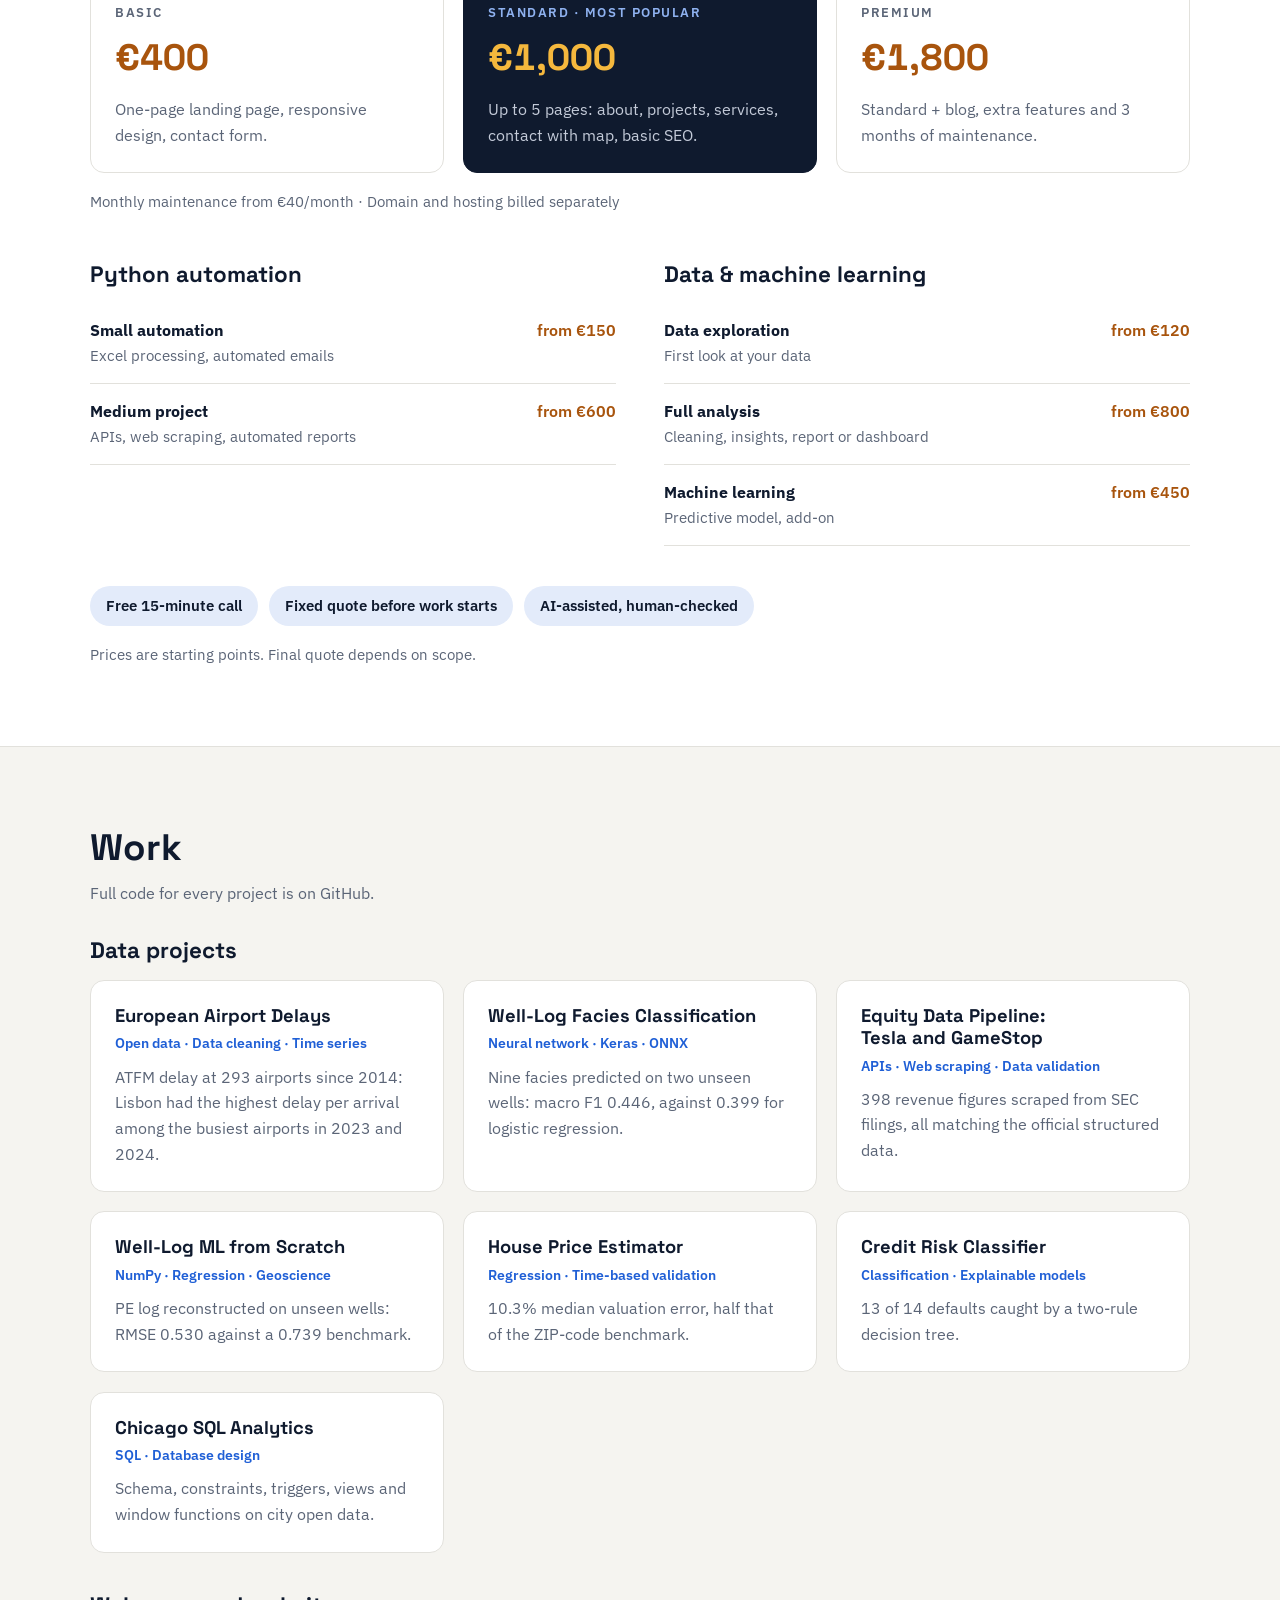
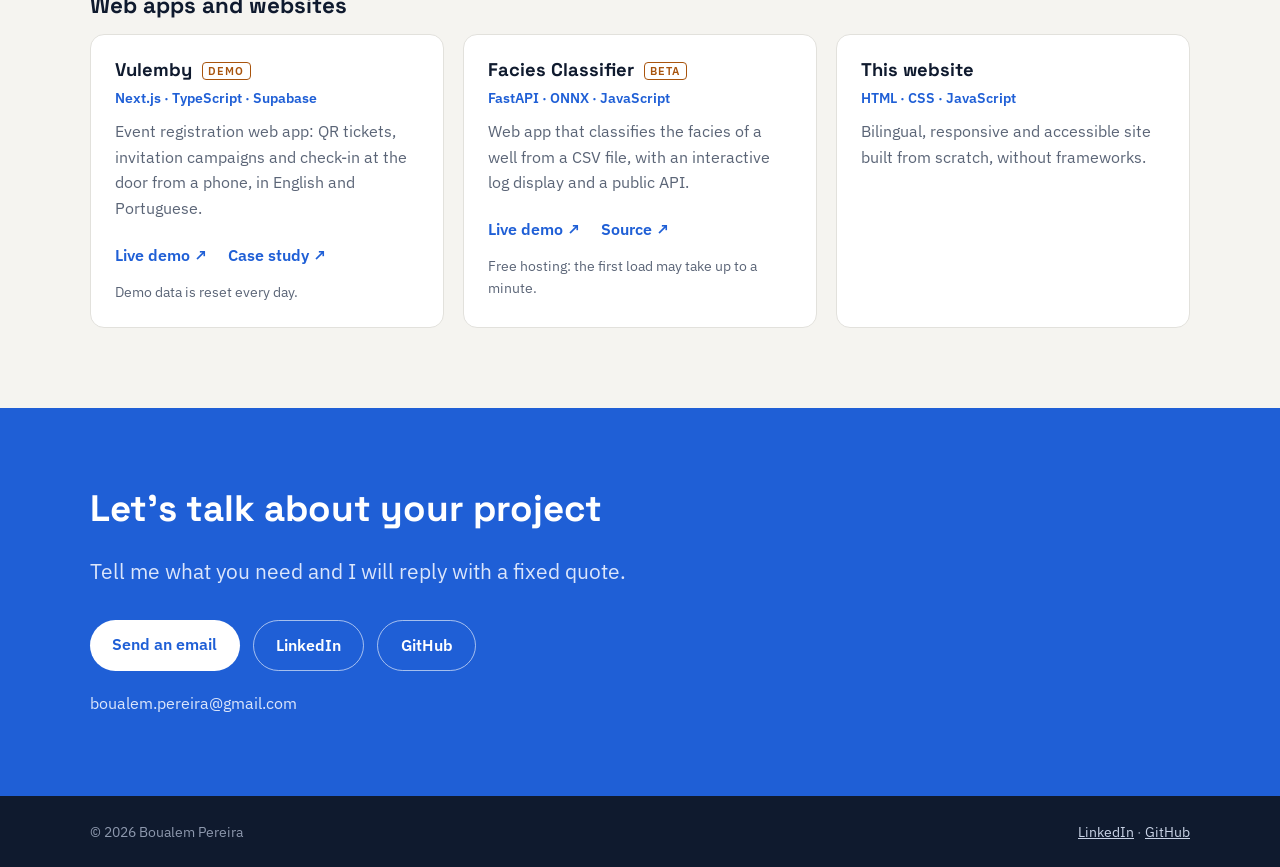
==== commit 2fe4efe4: "Add European Airport Delays to Work" ====
--- a/index.html
+++ b/index.html
@@ -149,6 +149,11 @@
 
         <h3 class="group-title">Data projects</h3>
         <div class="cards cards-projects">
+          <a class="card project" href="https://github.com/BoualemP/europe-airport-delays-analysis" target="_blank" rel="noopener">
+            <h4 translate="no">European Airport Delays</h4>
+            <p class="tags">Open data · Data cleaning · Time series</p>
+            <p>ATFM delay at 293 airports since 2014: Lisbon had the highest delay per arrival among the busiest airports in 2023 and 2024.</p>
+          </a>
           <a class="card project" href="https://github.com/BoualemP/well-log-facies-classification" target="_blank" rel="noopener">
             <h4 translate="no">Well-Log Facies Classification</h4>
             <p class="tags">Neural network · Keras · ONNX</p>
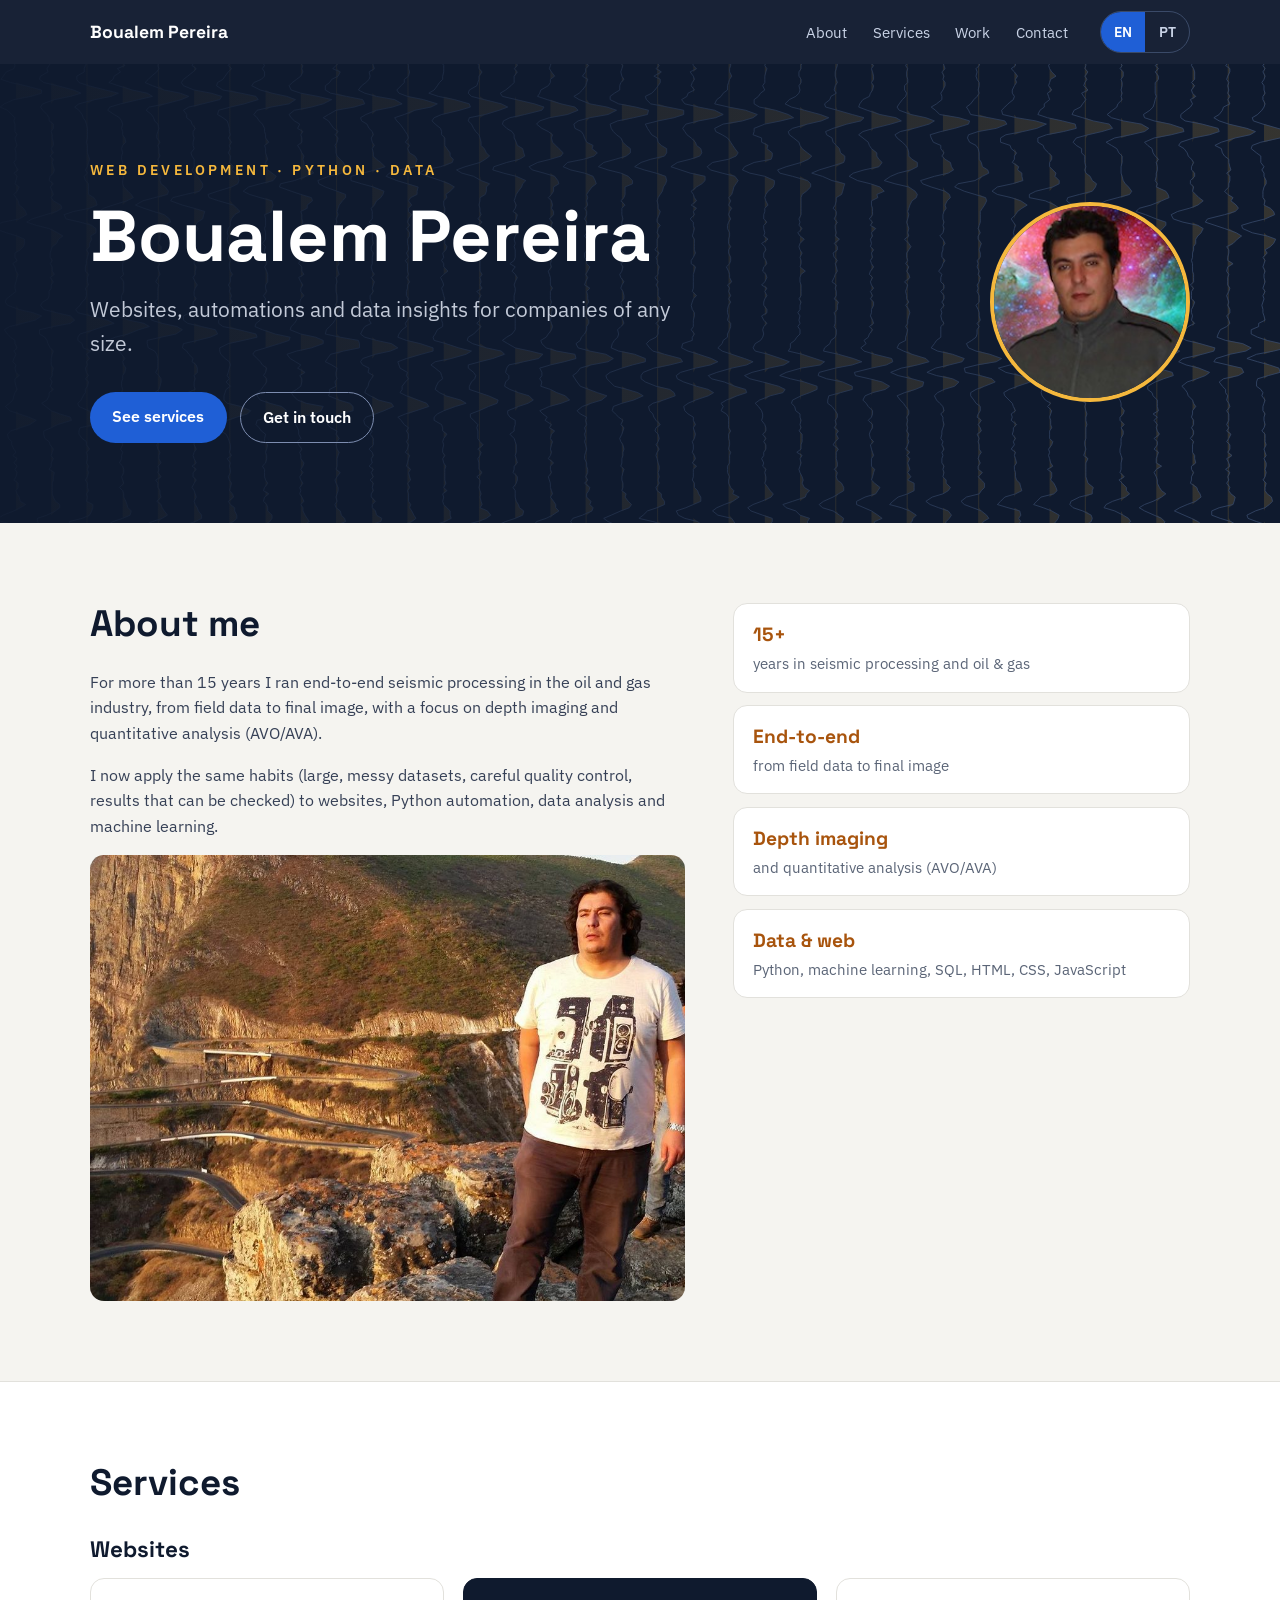
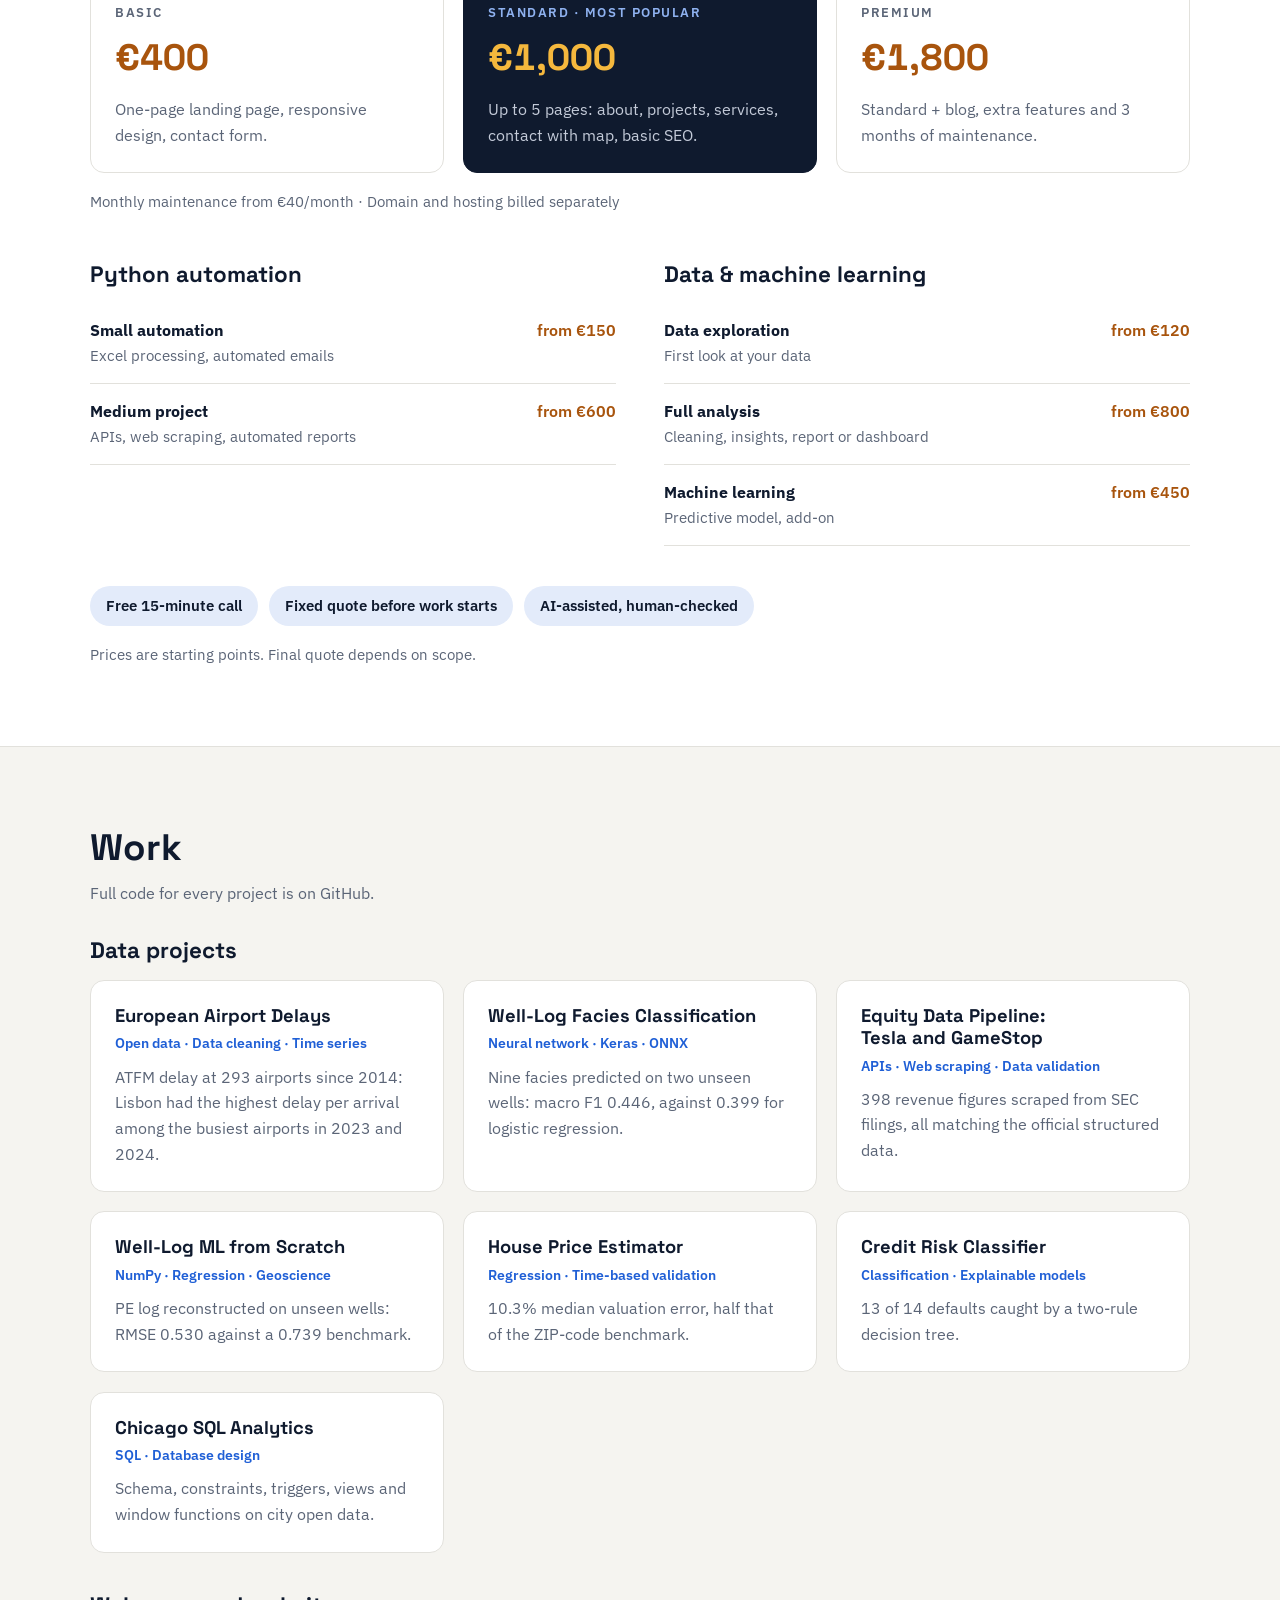
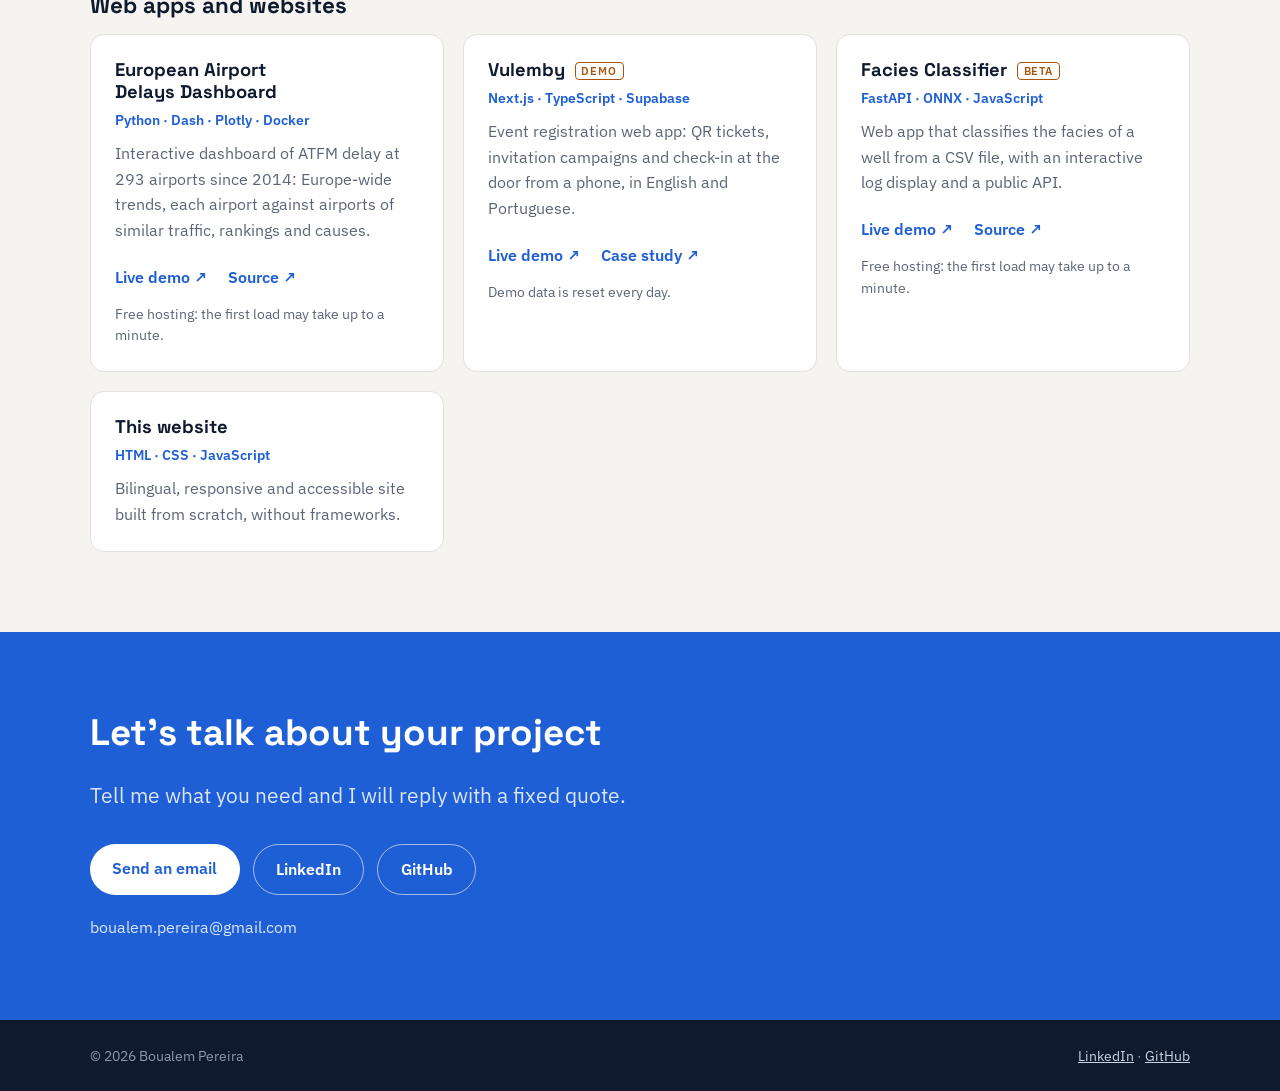
==== commit 94e6271a: "Add European Airport Delays Dashboard to Work" ====
--- a/index.html
+++ b/index.html
@@ -189,6 +189,13 @@
         <h3 class="group-title">Web apps and websites</h3>
         <div class="cards cards-projects">
           <div class="card project project-app">
+            <h4 translate="no">European Airport Delays Dashboard</h4>
+            <p class="tags">Python · Dash · Plotly · Docker</p>
+            <p>Interactive dashboard of ATFM delay at 293 airports since 2014: Europe-wide trends, each airport against airports of similar traffic, rankings and causes.</p>
+            <p class="project-links"><a href="https://europe-airport-delays.onrender.com" target="_blank" rel="noopener">Live demo ↗</a> <a href="https://github.com/BoualemP/europe-airport-delays-dashboard" target="_blank" rel="noopener">Source ↗</a></p>
+            <p class="project-note">Free hosting: the first load may take up to a minute.</p>
+          </div>
+          <div class="card project project-app">
             <h4 translate="no">Vulemby <span class="badge">demo</span></h4>
             <p class="tags">Next.js · TypeScript · Supabase</p>
             <p>Event registration web app: QR tickets, invitation campaigns and check-in at the door from a phone, in English and Portuguese.</p>
